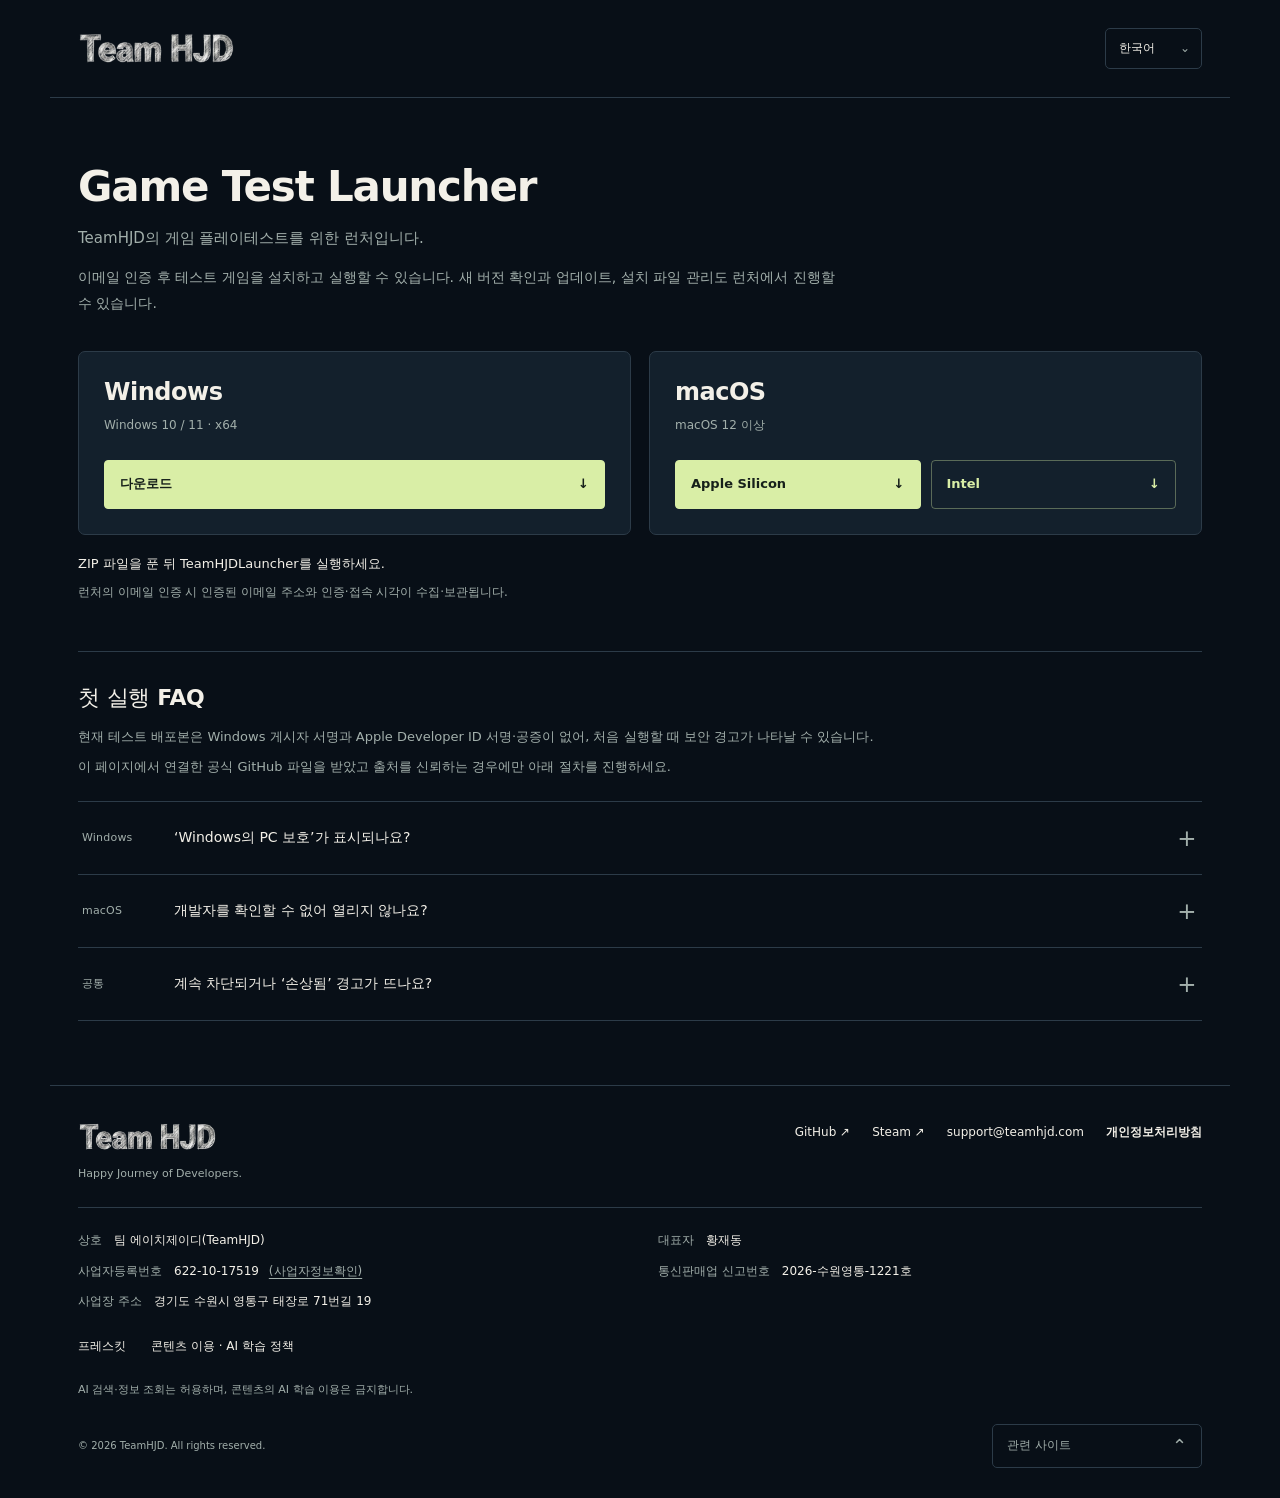
==== website/index.html @ a9d9d043 "Add first-launch security warning FAQ for Windows and macOS" ====
<!doctype html>
<html lang="ko">
<head>
  <meta charset="utf-8">
  <meta name="viewport" content="width=device-width,initial-scale=1">
  <meta name="robots" content="noindex,nofollow">
  <meta name="referrer" content="no-referrer">
  <meta http-equiv="Content-Security-Policy" content="default-src 'self'; script-src 'self'; style-src 'self'; img-src 'self'; connect-src https://api.github.com; base-uri 'none'; form-action 'none'">
  <title>Game Test Launcher — TeamHJD</title>
  <meta name="description" content="TeamHJD의 게임 플레이테스트를 위한 런처입니다.">
  <meta name="theme-color" content="#080f17">
  <link rel="icon" href="assets/teamhjd-logo.png" type="image/png">
  <link rel="canonical" href="https://testlauncher.teamhjd.com/">
  <link rel="stylesheet" href="styles.css">
  <script src="app.js" defer></script>
</head>
<body>
  <a class="skip-link" href="#downloads" data-i18n="skip">다운로드로 바로 가기</a>
  <header class="shell header">
    <a class="wordmark" href="https://teamhjd.com/" aria-label="TeamHJD"><img src="assets/teamhjd-wordmark.png" alt="TeamHJD" width="486" height="98"></a>
    <label class="language"><span class="sr-only" data-i18n="language">언어</span><select id="language"><option value="ko">한국어</option><option value="en">English</option><option value="zh-CN">简体中文</option></select><span aria-hidden="true">⌄</span></label>
  </header>
  <main class="shell">
    <h1 id="page-title">Game Test Launcher</h1>
    <p class="description" data-i18n="intro">TeamHJD의 게임 플레이테스트를 위한 런처입니다.</p>
    <p class="details" data-i18n="details">이메일 인증 후 테스트 게임을 설치하고 실행할 수 있습니다. 새 버전 확인과 업데이트, 설치 파일 관리도 런처에서 진행할 수 있습니다.</p>
    <p class="release-info" id="release-info" aria-live="polite" hidden><span id="release-version"></span><time id="release-date"></time></p>
    <section class="download-grid" id="downloads" aria-labelledby="page-title">
      <article class="download-card">
        <h2>Windows</h2>
        <p class="platform-requirement" data-i18n="windowsRequirement">Windows 10 / 11 · x64</p>
        <a class="download-button" data-download="windows" href="https://github.com/Team-HJD-21/team-hjd-game-test-launcher/releases/latest/download/TeamHJD-GameTestLauncher-Windows-x64.zip"><span data-i18n="download">다운로드</span><span aria-hidden="true">↓</span></a>
      </article>
      <article class="download-card">
        <h2>macOS</h2>
        <p class="platform-requirement" data-i18n="macRequirement">macOS 12 이상</p>
        <div class="mac-buttons">
          <a class="download-button" data-download="arm64" href="https://github.com/Team-HJD-21/team-hjd-game-test-launcher/releases/latest/download/TeamHJD-GameTestLauncher-macOS-arm64.zip"><span>Apple Silicon</span><span aria-hidden="true">↓</span></a>
          <a class="download-button secondary" data-download="x64" href="https://github.com/Team-HJD-21/team-hjd-game-test-launcher/releases/latest/download/TeamHJD-GameTestLauncher-macOS-x64.zip"><span>Intel</span><span aria-hidden="true">↓</span></a>
        </div>
      </article>
    </section>
    <p class="run-hint" data-i18n="runHint">ZIP 파일을 푼 뒤 TeamHJDLauncher를 실행하세요.</p>
    <p class="collection-notice" data-i18n="collectionNotice">런처의 이메일 인증 시 인증된 이메일 주소와 인증·접속 시각이 수집·보관됩니다.</p>
    <section class="faq" aria-labelledby="faq-title">
      <h2 id="faq-title" data-i18n="faqTitle">첫 실행 FAQ</h2>
      <p class="faq-intro" data-i18n="faqIntro">현재 테스트 배포본은 Windows 게시자 서명과 Apple Developer ID 서명·공증이 없어, 처음 실행할 때 보안 경고가 나타날 수 있습니다.</p>
      <p class="faq-trust" data-i18n="faqTrust">이 페이지에서 연결한 공식 GitHub 파일을 받았고 출처를 신뢰하는 경우에만 아래 절차를 진행하세요.</p>
      <div class="faq-list">
        <details class="faq-item" id="faq-windows">
          <summary><span class="faq-platform">Windows</span><span class="faq-question" data-i18n="faqWindowsQuestion">‘Windows의 PC 보호’가 표시되나요?</span><span class="faq-toggle" aria-hidden="true">+</span></summary>
          <div class="faq-answer">
            <ol>
              <li><span data-i18n="faqWindowsStep1">ZIP 전체를 일반 폴더에 푼 뒤, 그 안의 TeamHJDLauncher.exe를 실행하세요.</span></li>
              <li><span data-i18n="faqWindowsStep2">SmartScreen 경고 창에서 ‘추가 정보’를 누르세요.</span></li>
              <li><span data-i18n="faqWindowsStep3">앱 이름이 TeamHJDLauncher.exe인지 확인하고, 실행하려면 ‘실행’을 선택하세요.</span></li>
            </ol>
            <p class="faq-note" data-i18n="faqWindowsNote">게시자가 ‘알 수 없는 게시자’로 표시될 수 있습니다. ‘실행’ 버튼이 없거나 Smart App Control·조직 정책으로 차단되면 아래 공통 안내를 확인하세요.</p>
            <a class="faq-source" href="https://learn.microsoft.com/windows/apps/package-and-deploy/publish-first-app#step-6-handle-smartscreen-for-new-apps" target="_blank" rel="noopener noreferrer" data-i18n="faqMicrosoft">Microsoft 안내 ↗</a>
          </div>
        </details>
        <details class="faq-item" id="faq-macos">
          <summary><span class="faq-platform">macOS</span><span class="faq-question" data-i18n="faqMacQuestion">개발자를 확인할 수 없어 열리지 않나요?</span><span class="faq-toggle" aria-hidden="true">+</span></summary>
          <div class="faq-answer">
            <ol>
              <li><span data-i18n="faqMacStep1">ZIP을 풀고 TeamHJDLauncher.app을 응용 프로그램 폴더로 옮긴 뒤 한 번 실행하세요. 개발자 확인·Apple 검사 관련 경고가 뜨면 닫으세요.</span></li>
              <li><span data-i18n="faqMacStep2">macOS 13 이상은 ‘시스템 설정 → 개인정보 보호 및 보안’을 여세요. macOS 12는 ‘시스템 환경설정 → 보안 및 개인 정보 보호 → 일반’에서 확인하세요.</span></li>
              <li><span data-i18n="faqMacStep3">TeamHJDLauncher의 차단 안내 옆 ‘그래도 열기’를 누르고, 확인 창에서 ‘열기’를 선택하세요. Mac에서 인증을 요청하면 해당 시스템 창에서 승인하세요.</span></li>
            </ol>
            <p class="faq-note" data-i18n="faqMacNote">‘그래도 열기’가 보이지 않으면 앱을 다시 한 번 실행한 직후 설정을 확인하세요. OS 버전에 따라 문구와 버튼 위치가 다를 수 있습니다.</p>
            <a class="faq-source" href="https://support.apple.com/ko-kr/102445" target="_blank" rel="noopener noreferrer" data-i18n="faqApple">Apple 안내 ↗</a>
          </div>
        </details>
        <details class="faq-item" id="faq-blocked">
          <summary><span class="faq-platform" data-i18n="faqCommon">공통</span><span class="faq-question" data-i18n="faqBlockedQuestion">계속 차단되거나 ‘손상됨’ 경고가 뜨나요?</span><span class="faq-toggle" aria-hidden="true">+</span></summary>
          <div class="faq-answer">
            <p data-i18n="faqBlockedDamage">‘악성코드’, ‘컴퓨터를 손상시킴’, ‘앱이 손상됨’ 경고는 단순한 개발자 확인 경고와 다릅니다. 실행을 중단하고 이 페이지에서 새로 받은 파일로도 같은 경고가 뜨는지 확인한 뒤 문의해 주세요.</p>
            <p data-i18n="faqBlockedPolicy">실행 버튼이 없거나 회사·학교 PC의 정책으로 차단되면 담당 관리자에게 문의하세요. 백신·SmartScreen·Gatekeeper 전체를 끄는 방식은 사용하지 마세요.</p>
            <a class="faq-source" href="https://teamhjd.com/privacy/index.html#email" data-i18n="faqContact">경고 화면과 OS 버전을 첨부해 문의하기 ↗</a>
          </div>
        </details>
      </div>
    </section>
  </main>
  <footer class="shell footer">
    <div class="footer-brand"><a class="wordmark" href="https://teamhjd.com/#home"><img src="assets/teamhjd-wordmark.png" width="486" height="98" alt="TeamHJD"></a><p class="footer-tagline">Happy Journey of Developers.</p></div>
    <nav class="footer-links" aria-label="하단 메뉴"><a href="https://github.com/Team-HJD-21">GitHub ↗</a><a href="https://store.steampowered.com/app/4336820/The_Developer/">Steam ↗</a><a href="https://teamhjd.com/privacy/index.html#email">support@teamhjd.com</a><a class="footer-privacy" data-i18n="privacy" href="https://teamhjd.com/privacy/index.html">개인정보처리방침</a></nav>
    <dl class="footer-business">
      <div><dt class="footer-name-label" data-i18n="businessName">상호</dt><dd lang="ko">팀 에이치제이디(TeamHJD)</dd></div>
      <div><dt class="footer-owner-label" data-i18n="businessOwner">대표자</dt><dd class="footer-owner-value" data-i18n="ownerValue">황재동</dd></div>
      <div><dt class="footer-registration-label" data-i18n="businessRegistration">사업자등록번호</dt><dd>622-10-17519 <a class="business-info-link" data-i18n="businessVerify" href="https://www.ftc.go.kr/bizCommPop.do?wrkr_no=6221017519" target="_blank" rel="noopener noreferrer">(사업자정보확인)</a></dd></div>
      <div><dt class="footer-commerce-label" data-i18n="businessCommerce">통신판매업 신고번호</dt><dd>2026-수원영통-1221호</dd></div>
      <div><dt class="footer-address-label" data-i18n="businessAddress">사업장 주소</dt><dd lang="ko">경기도 수원시 영통구 태장로 71번길 19</dd></div>
    </dl>
    <div class="footer-policy"><a class="footer-press" data-i18n="press" href="https://teamhjd.com/press/index.html">프레스킷</a><a class="footer-content-policy" data-i18n="contentPolicy" href="https://teamhjd.com/content-policy/index.html">콘텐츠 이용 · AI 학습 정책</a><p class="ai-policy-short" data-i18n="aiPolicy">AI 검색·정보 조회는 허용하며, 콘텐츠의 AI 학습 이용은 금지합니다.</p></div>
    <small class="footer-copyright">© 2026 TeamHJD. All rights reserved.</small>
    <details class="related-sites" id="related-sites">
      <summary><span class="related-sites-label" data-i18n="related">관련 사이트</span><span class="related-sites-chevron" aria-hidden="true">⌃</span></summary>
      <ul><li><a class="github-notify-link" href="https://github-hook.teamhjd.com/connect" target="_blank" rel="noopener noreferrer">GitHub Notify <span aria-hidden="true">↗</span></a></li><li><a class="team-docs-link" href="https://docs.teamhjd.com/" target="_blank" rel="noopener noreferrer"><span data-i18n="teamDocs">팀 개발 문서</span> <span aria-hidden="true">↗</span></a></li><li><a class="testlauncher-link" href="https://testlauncher.teamhjd.com/" target="_blank" rel="noopener noreferrer">Game Test Launcher <span aria-hidden="true">↗</span></a></li></ul>
    </details>
  </footer>
</body>
</html>
---- website/styles.css ----
@charset "UTF-8";
:root{color-scheme:dark;--bg:#080f17;--surface:#13202c;--ink:#f3f0e8;--muted:#a2afab;--line:#2c3b48;--accent:#d9eea6;--max:1180px}
*{box-sizing:border-box}
[hidden]{display:none!important}
body{margin:0;min-height:100vh;min-height:100svh;display:flex;flex-direction:column;background:var(--bg);color:var(--ink);font-family:Pretendard,"Noto Sans KR",system-ui,-apple-system,sans-serif;line-height:1.7;word-break:keep-all;-webkit-font-smoothing:antialiased}
a{color:inherit;text-decoration:none}
a:hover{color:var(--accent)}
a:focus-visible,select:focus-visible{outline:2px solid var(--accent);outline-offset:6px}
::selection{background:var(--accent);color:var(--bg)}
.shell{width:100%;max-width:var(--max);margin-left:auto;margin-right:auto;padding-left:28px;padding-right:28px}
.sr-only{position:absolute;width:1px;height:1px;overflow:hidden;clip-path:inset(50%);white-space:nowrap}
.skip-link{position:absolute;top:12px;left:20px;padding:10px 16px;background:var(--accent);color:var(--bg);transform:translateY(-200%);z-index:10}
.skip-link:focus{transform:none}
.header{min-height:98px;padding-top:20px;padding-bottom:20px;display:flex;align-items:center;justify-content:space-between;gap:24px;border-bottom:1px solid var(--line)}
.wordmark{display:inline-flex;align-items:center;flex-shrink:0}
.wordmark img{width:158px;height:auto;display:block}
.language{position:relative;display:flex;align-items:center;font-size:12px}
.language select{appearance:none;font:inherit;border:1px solid var(--line);border-radius:5px;background:var(--bg);color:var(--ink);padding:9px 34px 9px 13px;cursor:pointer}
.language>span:last-child{position:absolute;right:12px;pointer-events:none;color:var(--muted)}
main.shell{flex:1;padding-top:64px;padding-bottom:64px}
h1{font-size:clamp(30px,4.3vw,42px);line-height:1.2;letter-spacing:-1.2px;font-weight:550;margin:0}
.description{font-size:15px;color:var(--muted);margin:14px 0 0}
.details{max-width:760px;font-size:14px;line-height:1.9;color:var(--muted);margin:12px 0 0}
.release-info{display:flex;align-items:center;gap:12px;color:var(--muted);font-size:12px;margin:18px 0 0}
#release-version{color:var(--accent)}
#release-date:before{content:"·";margin-right:12px}
.download-grid{display:grid;grid-template-columns:1fr 1fr;gap:18px;margin-top:34px}
.download-card{min-width:0;display:flex;flex-direction:column;border:1px solid var(--line);border-radius:7px;background:var(--surface);padding:25px}
h2{font-size:24px;line-height:1.3;font-weight:550;letter-spacing:-.5px;margin:0}
.platform-requirement{font-size:12px;color:var(--muted);margin:7px 0 24px}
.download-button{display:flex;align-items:center;justify-content:space-between;gap:10px;min-height:49px;padding:12px 15px;border:1px solid var(--accent);border-radius:4px;background:var(--accent);color:#16201a;font-size:13px;font-weight:600;transition:background .15s,border-color .15s}
.download-button:hover{background:#e7f5c3;border-color:#e7f5c3}
.download-card>.download-button,.mac-buttons{margin-top:auto}
.mac-buttons{display:grid;grid-template-columns:1fr 1fr;gap:10px}
.secondary{background:transparent;color:var(--accent);border-color:#d9eea65c}
.secondary:hover{background:#d9eea60c;border-color:var(--accent)}
.run-hint{font-size:13px;margin:18px 0 0}
.collection-notice{font-size:12px;line-height:1.8;color:var(--muted);margin:7px 0 0}
.faq{margin-top:48px;padding-top:32px;border-top:1px solid var(--line)}
.faq h2{font-size:22px;letter-spacing:-.4px}
.faq-intro,.faq-trust{max-width:850px;font-size:13px;line-height:1.9;color:var(--muted);margin:12px 0 0}
.faq-trust{margin-top:5px}
.faq-list{margin-top:22px;border-top:1px solid var(--line)}
.faq-item{border-bottom:1px solid var(--line)}
.faq-item summary{display:flex;align-items:center;gap:16px;min-height:72px;padding:18px 4px;cursor:pointer;list-style:none}
.faq-item summary::-webkit-details-marker{display:none}
.faq-platform{flex:0 0 76px;font-size:11px;letter-spacing:.2px;color:var(--muted)}
.faq-question{flex:1;min-width:0;font-size:14px;line-height:1.7}
.faq-toggle{flex:0 0 22px;text-align:center;font-size:23px;font-weight:300;color:var(--muted);line-height:1}
.faq-item[open] .faq-toggle{transform:rotate(45deg);color:var(--accent)}
.faq-item summary:hover .faq-question,.faq-item[open] .faq-question{color:var(--accent)}
.faq-item summary:focus-visible{outline:2px solid var(--accent);outline-offset:3px}
.faq-answer{padding:0 38px 24px 96px;font-size:13px;line-height:1.9}
.faq-answer ol{margin:0;padding-left:22px}
.faq-answer li{padding-left:4px;margin-bottom:10px}
.faq-answer li::marker{color:var(--accent);font-weight:600}
.faq-answer p{margin:0 0 12px}
.faq-answer .faq-note{color:var(--muted);font-size:12px;margin-top:15px}
.faq-source{display:inline-block;color:var(--accent);font-size:12px;text-decoration:underline;text-underline-offset:4px}
.faq-answer .faq-source{margin-top:4px}
.footer{border-top:1px solid var(--line);display:grid;grid-template-columns:minmax(0,1fr) auto;align-items:start;gap:24px 36px;padding-top:36px;padding-bottom:30px}
.footer .footer-brand{display:block;margin:0}
.footer .wordmark img{width:140px}
.footer .footer-tagline{display:block;margin:5px 0 0;font-size:11px;color:var(--muted)}
.footer .footer-links{display:flex;align-items:center;flex-wrap:wrap;justify-content:flex-end;gap:12px 22px;margin:0;font-size:12px;font-weight:400;max-width:100%;overflow-wrap:anywhere}
.footer-business{grid-column:1/-1;display:grid;grid-template-columns:repeat(2,minmax(0,1fr));gap:10px 36px;margin:0;padding-top:22px;border-top:1px solid var(--line);font-size:12px;line-height:1.7}
.footer-business>div{display:flex;flex-wrap:wrap;gap:4px 12px;min-width:0}
.footer-business dt{color:var(--muted)}
.footer-business dd{margin:0;overflow-wrap:anywhere;word-break:normal}
.business-info-link{margin-left:6px;color:var(--muted);text-decoration:underline;text-underline-offset:3px;white-space:nowrap}
.business-info-link:hover{color:var(--accent)}
.footer-policy{grid-column:1/-1;display:flex;flex-wrap:wrap;gap:25px;font-size:12px}
.footer .footer-policy p{display:block;flex:0 0 100%;width:100%;margin:0;font-size:11px;color:var(--muted)}
.footer .footer-copyright{grid-column:1;margin:0;width:auto;font-size:10px;color:var(--muted);align-self:center}
.related-sites{position:relative;grid-column:2;justify-self:end;width:210px;max-width:100%;z-index:10;font-size:12px;color:var(--muted)}
.related-sites summary{display:flex;align-items:center;justify-content:space-between;gap:20px;min-height:44px;padding:9px 14px;border:1px solid var(--line);border-radius:5px;cursor:pointer;list-style:none}
.related-sites summary::-webkit-details-marker{display:none}
.related-sites summary:hover,.related-sites[open] summary{color:var(--accent);border-color:var(--accent)}
.related-sites-chevron{font-size:18px;line-height:1}
.related-sites[open] .related-sites-chevron{transform:rotate(180deg)}
.related-sites ul{position:absolute;bottom:calc(100% + 8px);right:0;width:100%;margin:0;padding:6px;list-style:none;background:var(--surface);border:1px solid var(--line);border-radius:6px;box-shadow:0 8px 24px #0005}
.related-sites a{display:flex;align-items:center;justify-content:space-between;gap:10px;min-height:44px;padding:10px;color:var(--ink);border-radius:3px}
.related-sites a:hover{color:var(--accent);background:#d9eea610}
.related-sites summary:focus-visible{outline:2px solid var(--accent);outline-offset:3px}
.footer .footer-privacy{font-weight:650;color:var(--ink)}
html[lang="zh-CN"] body{word-break:normal}
@media(max-width:640px){main.shell{padding-top:43px;padding-bottom:43px}.download-grid{grid-template-columns:1fr;gap:14px;margin-top:28px}.download-card{padding:22px}}
@media(max-width:600px){.shell{padding-left:22px;padding-right:22px}.header{min-height:80px;padding-top:18px;padding-bottom:18px;gap:12px}.wordmark img{width:132px}.footer{grid-template-columns:minmax(0,1fr);gap:20px}.footer .footer-links{justify-content:flex-start;gap:12px 20px}.footer-business{grid-template-columns:minmax(0,1fr);gap:10px}.footer-policy,.related-sites,.footer .footer-copyright{grid-column:1}.related-sites{justify-self:start}}
@media(max-width:380px){.mac-buttons{grid-template-columns:1fr}}
@media(max-width:600px){.faq{margin-top:36px;padding-top:26px}.faq-item summary{gap:10px;flex-wrap:wrap;padding:16px 0}.faq-platform{flex:0 0 calc(100% - 32px)}.faq-question{flex-basis:calc(100% - 32px);order:2}.faq-toggle{margin-left:auto;order:3}.faq-answer{padding:0 0 22px}.faq-answer ol{padding-left:20px}}
@media(prefers-reduced-motion:reduce){.download-button{transition:none}}
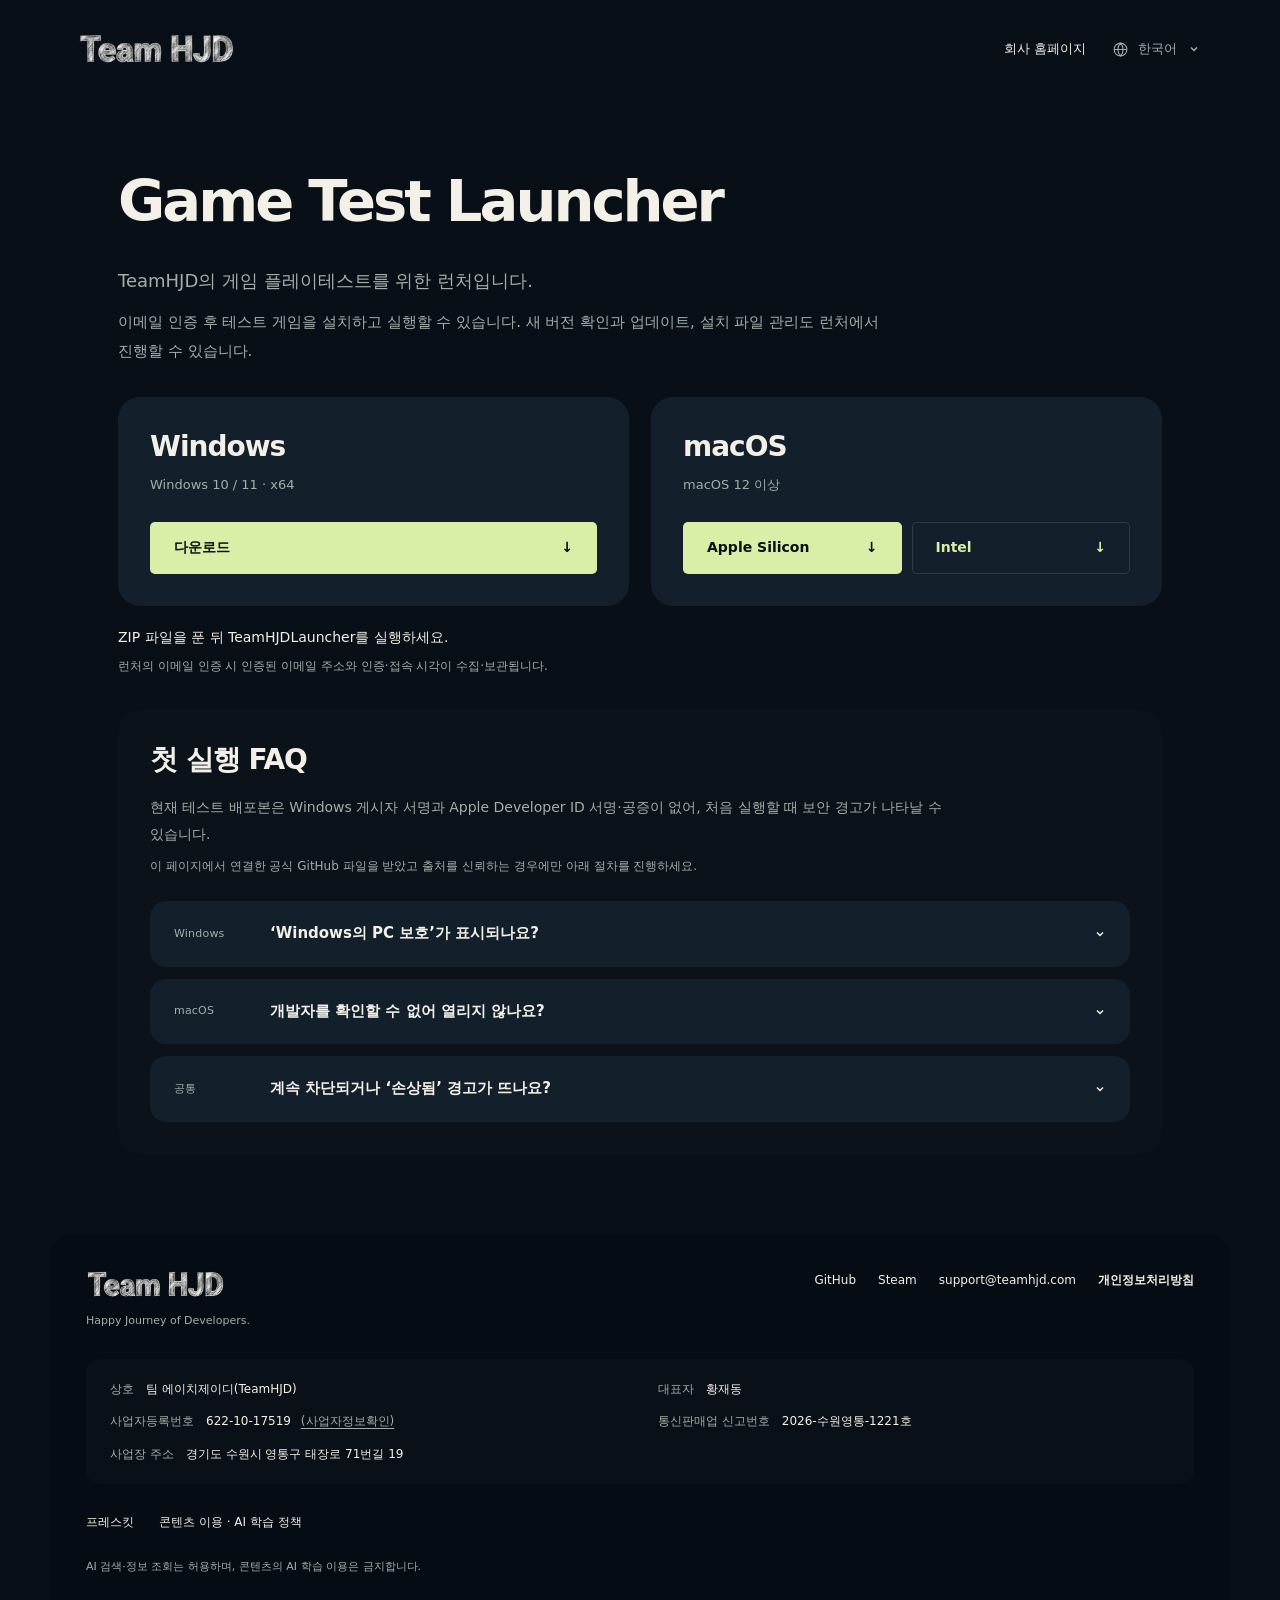
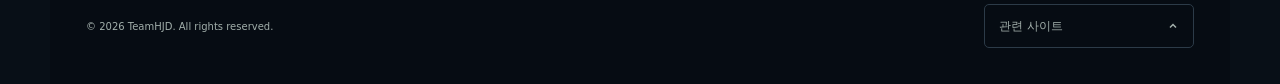
==== commit aed7e87d: "Align launcher website with current TeamHJD shared design" ====
--- a/website/index.html
+++ b/website/index.html
@@ -11,14 +11,18 @@
   <meta name="theme-color" content="#080f17">
   <link rel="icon" href="assets/teamhjd-logo.png" type="image/png">
   <link rel="canonical" href="https://testlauncher.teamhjd.com/">
-  <link rel="stylesheet" href="styles.css">
-  <script src="app.js" defer></script>
+  <link rel="stylesheet" href="styles.css?v=6d9434266784">
+  <script src="app.js?v=b7aecb18005c" defer></script>
 </head>
 <body>
   <a class="skip-link" href="#downloads" data-i18n="skip">다운로드로 바로 가기</a>
   <header class="shell header">
     <a class="wordmark" href="https://teamhjd.com/" aria-label="TeamHJD"><img src="assets/teamhjd-wordmark.png" alt="TeamHJD" width="486" height="98"></a>
-    <label class="language"><span class="sr-only" data-i18n="language">언어</span><select id="language"><option value="ko">한국어</option><option value="en">English</option><option value="zh-CN">简体中文</option></select><span aria-hidden="true">⌄</span></label>
+    <a class="public-home" href="https://teamhjd.com/" data-i18n="headerHome">회사 홈페이지</a>
+    <details id="language-switcher" class="language-switcher">
+      <summary aria-label="Language / 언어 / 语言"><svg class="language-globe" viewBox="0 0 24 24" fill="none" stroke="currentColor" stroke-width="1.5" aria-hidden="true"><circle cx="12" cy="12" r="9"/><path d="M3 12h18M12 3c5 5 5 13 0 18-5-5-5-13 0-18Z"/></svg><span id="current-language">한국어</span><svg class="language-chevron" viewBox="0 0 12 12" fill="none" stroke="currentColor" stroke-width="1.5" aria-hidden="true"><path d="m3 4.5 3 3 3-3"/></svg></summary>
+      <ul class="language-list" aria-label="Language / 언어 / 语言"><li><button type="button" data-language="ko" lang="ko" aria-pressed="true"><span>한국어</span><small>KO</small></button></li><li><button type="button" data-language="en" lang="en" aria-pressed="false"><span>English</span><small>EN</small></button></li><li><button type="button" data-language="zh-CN" lang="zh-CN" aria-pressed="false"><span>简体中文</span><small>ZH</small></button></li></ul>
+    </details>
   </header>
   <main class="shell">
     <h1 id="page-title">Game Test Launcher</h1>
@@ -48,7 +52,7 @@
       <p class="faq-trust" data-i18n="faqTrust">이 페이지에서 연결한 공식 GitHub 파일을 받았고 출처를 신뢰하는 경우에만 아래 절차를 진행하세요.</p>
       <div class="faq-list">
         <details class="faq-item" id="faq-windows">
-          <summary><span class="faq-platform">Windows</span><span class="faq-question" data-i18n="faqWindowsQuestion">‘Windows의 PC 보호’가 표시되나요?</span><span class="faq-toggle" aria-hidden="true">+</span></summary>
+          <summary><span class="faq-platform">Windows</span><span class="faq-question" data-i18n="faqWindowsQuestion">‘Windows의 PC 보호’가 표시되나요?</span><svg class="disclosure-chevron" viewBox="0 0 12 12" fill="none" stroke="currentColor" stroke-width="1.5" aria-hidden="true"><path d="m3 4.5 3 3 3-3"/></svg></summary>
           <div class="faq-answer">
             <ol>
               <li><span data-i18n="faqWindowsStep1">ZIP 전체를 일반 폴더에 푼 뒤, 그 안의 TeamHJDLauncher.exe를 실행하세요.</span></li>
@@ -60,7 +64,7 @@
           </div>
         </details>
         <details class="faq-item" id="faq-macos">
-          <summary><span class="faq-platform">macOS</span><span class="faq-question" data-i18n="faqMacQuestion">개발자를 확인할 수 없어 열리지 않나요?</span><span class="faq-toggle" aria-hidden="true">+</span></summary>
+          <summary><span class="faq-platform">macOS</span><span class="faq-question" data-i18n="faqMacQuestion">개발자를 확인할 수 없어 열리지 않나요?</span><svg class="disclosure-chevron" viewBox="0 0 12 12" fill="none" stroke="currentColor" stroke-width="1.5" aria-hidden="true"><path d="m3 4.5 3 3 3-3"/></svg></summary>
           <div class="faq-answer">
             <ol>
               <li><span data-i18n="faqMacStep1">ZIP을 풀고 TeamHJDLauncher.app을 응용 프로그램 폴더로 옮긴 뒤 한 번 실행하세요. 개발자 확인·Apple 검사 관련 경고가 뜨면 닫으세요.</span></li>
@@ -72,7 +76,7 @@
           </div>
         </details>
         <details class="faq-item" id="faq-blocked">
-          <summary><span class="faq-platform" data-i18n="faqCommon">공통</span><span class="faq-question" data-i18n="faqBlockedQuestion">계속 차단되거나 ‘손상됨’ 경고가 뜨나요?</span><span class="faq-toggle" aria-hidden="true">+</span></summary>
+          <summary><span class="faq-platform" data-i18n="faqCommon">공통</span><span class="faq-question" data-i18n="faqBlockedQuestion">계속 차단되거나 ‘손상됨’ 경고가 뜨나요?</span><svg class="disclosure-chevron" viewBox="0 0 12 12" fill="none" stroke="currentColor" stroke-width="1.5" aria-hidden="true"><path d="m3 4.5 3 3 3-3"/></svg></summary>
           <div class="faq-answer">
             <p data-i18n="faqBlockedDamage">‘악성코드’, ‘컴퓨터를 손상시킴’, ‘앱이 손상됨’ 경고는 단순한 개발자 확인 경고와 다릅니다. 실행을 중단하고 이 페이지에서 새로 받은 파일로도 같은 경고가 뜨는지 확인한 뒤 문의해 주세요.</p>
             <p data-i18n="faqBlockedPolicy">실행 버튼이 없거나 회사·학교 PC의 정책으로 차단되면 담당 관리자에게 문의하세요. 백신·SmartScreen·Gatekeeper 전체를 끄는 방식은 사용하지 마세요.</p>
@@ -84,19 +88,19 @@
   </main>
   <footer class="shell footer">
     <div class="footer-brand"><a class="wordmark" href="https://teamhjd.com/#home"><img src="assets/teamhjd-wordmark.png" width="486" height="98" alt="TeamHJD"></a><p class="footer-tagline">Happy Journey of Developers.</p></div>
-    <nav class="footer-links" aria-label="하단 메뉴"><a href="https://github.com/Team-HJD-21">GitHub ↗</a><a href="https://store.steampowered.com/app/4336820/The_Developer/">Steam ↗</a><a href="https://teamhjd.com/privacy/index.html#email">support@teamhjd.com</a><a class="footer-privacy" data-i18n="privacy" href="https://teamhjd.com/privacy/index.html">개인정보처리방침</a></nav>
+    <nav class="footer-links" aria-label="하단 메뉴"><a href="https://github.com/Team-HJD-21">GitHub</a><a href="https://store.steampowered.com/app/4336820/The_Developer/">Steam</a><a href="https://teamhjd.com/privacy/index.html#email">support@teamhjd.com</a><a class="footer-privacy" href="https://teamhjd.com/privacy/index.html" data-i18n="privacy">개인정보처리방침</a></nav>
     <dl class="footer-business">
       <div><dt class="footer-name-label" data-i18n="businessName">상호</dt><dd lang="ko">팀 에이치제이디(TeamHJD)</dd></div>
       <div><dt class="footer-owner-label" data-i18n="businessOwner">대표자</dt><dd class="footer-owner-value" data-i18n="ownerValue">황재동</dd></div>
-      <div><dt class="footer-registration-label" data-i18n="businessRegistration">사업자등록번호</dt><dd>622-10-17519 <a class="business-info-link" data-i18n="businessVerify" href="https://www.ftc.go.kr/bizCommPop.do?wrkr_no=6221017519" target="_blank" rel="noopener noreferrer">(사업자정보확인)</a></dd></div>
+      <div><dt class="footer-registration-label" data-i18n="businessRegistration">사업자등록번호</dt><dd>622-10-17519 <a class="business-info-link" href="https://www.ftc.go.kr/bizCommPop.do?wrkr_no=6221017519" target="_blank" rel="noopener noreferrer" data-i18n="businessVerify">(사업자정보확인)</a></dd></div>
       <div><dt class="footer-commerce-label" data-i18n="businessCommerce">통신판매업 신고번호</dt><dd>2026-수원영통-1221호</dd></div>
       <div><dt class="footer-address-label" data-i18n="businessAddress">사업장 주소</dt><dd lang="ko">경기도 수원시 영통구 태장로 71번길 19</dd></div>
     </dl>
-    <div class="footer-policy"><a class="footer-press" data-i18n="press" href="https://teamhjd.com/press/index.html">프레스킷</a><a class="footer-content-policy" data-i18n="contentPolicy" href="https://teamhjd.com/content-policy/index.html">콘텐츠 이용 · AI 학습 정책</a><p class="ai-policy-short" data-i18n="aiPolicy">AI 검색·정보 조회는 허용하며, 콘텐츠의 AI 학습 이용은 금지합니다.</p></div>
+    <div class="footer-policy"><a class="footer-press" href="https://teamhjd.com/press/index.html" data-i18n="press">프레스킷</a><a class="footer-content-policy" href="https://teamhjd.com/content-policy/index.html" data-i18n="contentPolicy">콘텐츠 이용 · AI 학습 정책</a><p class="ai-policy-short" data-i18n="aiPolicy">AI 검색·정보 조회는 허용하며, 콘텐츠의 AI 학습 이용은 금지합니다.</p></div>
     <small class="footer-copyright">© 2026 TeamHJD. All rights reserved.</small>
     <details class="related-sites" id="related-sites">
-      <summary><span class="related-sites-label" data-i18n="related">관련 사이트</span><span class="related-sites-chevron" aria-hidden="true">⌃</span></summary>
-      <ul><li><a class="github-notify-link" href="https://github-hook.teamhjd.com/connect" target="_blank" rel="noopener noreferrer">GitHub Notify <span aria-hidden="true">↗</span></a></li><li><a class="team-docs-link" href="https://docs.teamhjd.com/" target="_blank" rel="noopener noreferrer"><span data-i18n="teamDocs">팀 개발 문서</span> <span aria-hidden="true">↗</span></a></li><li><a class="testlauncher-link" href="https://testlauncher.teamhjd.com/" target="_blank" rel="noopener noreferrer">Game Test Launcher <span aria-hidden="true">↗</span></a></li></ul>
+      <summary><span class="related-sites-label" data-i18n="related">관련 사이트</span><svg class="related-sites-chevron" viewBox="0 0 12 12" fill="none" stroke="currentColor" stroke-width="1.5" aria-hidden="true"><path d="m3 4.5 3 3 3-3"/></svg></summary>
+      <ul><li><a class="team-docs-link" href="https://docs.teamhjd.com/" target="_blank" rel="noopener noreferrer" data-i18n="teamDocs">팀 개발 문서</a></li><li><a class="testlauncher-link" href="https://testlauncher.teamhjd.com/" target="_blank" rel="noopener noreferrer">Game Test Launcher</a></li><li><a class="threadle-link" href="https://threadle.teamhjd.com/" target="_blank" rel="noopener noreferrer">Threadle</a></li><li><a class="pixelpin-link" href="https://pixelpin.teamhjd.com/" target="_blank" rel="noopener noreferrer">PixelPin</a></li><li><a class="gambungi-notes-link" href="https://tech.teamhjd.com/" target="_blank" rel="noopener noreferrer">겜붕이의 노트</a></li></ul>
     </details>
   </footer>
 </body>
--- a/website/styles.css
+++ b/website/styles.css
@@ -1,91 +1,32 @@
 @charset "UTF-8";
+/* Shared format: team-hjd-site 434e60024be1c53d3a508628553b867e7ff13a4e. */
 :root{color-scheme:dark;--bg:#080f17;--surface:#13202c;--ink:#f3f0e8;--muted:#a2afab;--line:#2c3b48;--accent:#d9eea6;--max:1180px}
-*{box-sizing:border-box}
-[hidden]{display:none!important}
-body{margin:0;min-height:100vh;min-height:100svh;display:flex;flex-direction:column;background:var(--bg);color:var(--ink);font-family:Pretendard,"Noto Sans KR",system-ui,-apple-system,sans-serif;line-height:1.7;word-break:keep-all;-webkit-font-smoothing:antialiased}
-a{color:inherit;text-decoration:none}
-a:hover{color:var(--accent)}
-a:focus-visible,select:focus-visible{outline:2px solid var(--accent);outline-offset:6px}
-::selection{background:var(--accent);color:var(--bg)}
+*{box-sizing:border-box}[hidden]{display:none!important}
+body{margin:0;min-height:100vh;min-height:100svh;display:flex;flex-direction:column;background:var(--bg);color:var(--ink);font-family:Pretendard,"Noto Sans KR",system-ui,-apple-system,sans-serif;line-height:1.7;word-break:keep-all}
+a{color:inherit;text-decoration:none}a:hover{color:var(--accent)}a:focus-visible,button:focus-visible{outline:2px solid var(--accent);outline-offset:6px}::selection{background:var(--accent);color:var(--bg)}
 .shell{width:100%;max-width:var(--max);margin-left:auto;margin-right:auto;padding-left:28px;padding-right:28px}
-.sr-only{position:absolute;width:1px;height:1px;overflow:hidden;clip-path:inset(50%);white-space:nowrap}
-.skip-link{position:absolute;top:12px;left:20px;padding:10px 16px;background:var(--accent);color:var(--bg);transform:translateY(-200%);z-index:10}
-.skip-link:focus{transform:none}
-.header{min-height:98px;padding-top:20px;padding-bottom:20px;display:flex;align-items:center;justify-content:space-between;gap:24px;border-bottom:1px solid var(--line)}
-.wordmark{display:inline-flex;align-items:center;flex-shrink:0}
-.wordmark img{width:158px;height:auto;display:block}
-.language{position:relative;display:flex;align-items:center;font-size:12px}
-.language select{appearance:none;font:inherit;border:1px solid var(--line);border-radius:5px;background:var(--bg);color:var(--ink);padding:9px 34px 9px 13px;cursor:pointer}
-.language>span:last-child{position:absolute;right:12px;pointer-events:none;color:var(--muted)}
-main.shell{flex:1;padding-top:64px;padding-bottom:64px}
-h1{font-size:clamp(30px,4.3vw,42px);line-height:1.2;letter-spacing:-1.2px;font-weight:550;margin:0}
-.description{font-size:15px;color:var(--muted);margin:14px 0 0}
-.details{max-width:760px;font-size:14px;line-height:1.9;color:var(--muted);margin:12px 0 0}
-.release-info{display:flex;align-items:center;gap:12px;color:var(--muted);font-size:12px;margin:18px 0 0}
-#release-version{color:var(--accent)}
-#release-date:before{content:"·";margin-right:12px}
-.download-grid{display:grid;grid-template-columns:1fr 1fr;gap:18px;margin-top:34px}
-.download-card{min-width:0;display:flex;flex-direction:column;border:1px solid var(--line);border-radius:7px;background:var(--surface);padding:25px}
-h2{font-size:24px;line-height:1.3;font-weight:550;letter-spacing:-.5px;margin:0}
-.platform-requirement{font-size:12px;color:var(--muted);margin:7px 0 24px}
-.download-button{display:flex;align-items:center;justify-content:space-between;gap:10px;min-height:49px;padding:12px 15px;border:1px solid var(--accent);border-radius:4px;background:var(--accent);color:#16201a;font-size:13px;font-weight:600;transition:background .15s,border-color .15s}
-.download-button:hover{background:#e7f5c3;border-color:#e7f5c3}
-.download-card>.download-button,.mac-buttons{margin-top:auto}
-.mac-buttons{display:grid;grid-template-columns:1fr 1fr;gap:10px}
-.secondary{background:transparent;color:var(--accent);border-color:#d9eea65c}
-.secondary:hover{background:#d9eea60c;border-color:var(--accent)}
-.run-hint{font-size:13px;margin:18px 0 0}
-.collection-notice{font-size:12px;line-height:1.8;color:var(--muted);margin:7px 0 0}
-.faq{margin-top:48px;padding-top:32px;border-top:1px solid var(--line)}
-.faq h2{font-size:22px;letter-spacing:-.4px}
-.faq-intro,.faq-trust{max-width:850px;font-size:13px;line-height:1.9;color:var(--muted);margin:12px 0 0}
-.faq-trust{margin-top:5px}
-.faq-list{margin-top:22px;border-top:1px solid var(--line)}
-.faq-item{border-bottom:1px solid var(--line)}
-.faq-item summary{display:flex;align-items:center;gap:16px;min-height:72px;padding:18px 4px;cursor:pointer;list-style:none}
-.faq-item summary::-webkit-details-marker{display:none}
-.faq-platform{flex:0 0 76px;font-size:11px;letter-spacing:.2px;color:var(--muted)}
-.faq-question{flex:1;min-width:0;font-size:14px;line-height:1.7}
-.faq-toggle{flex:0 0 22px;text-align:center;font-size:23px;font-weight:300;color:var(--muted);line-height:1}
-.faq-item[open] .faq-toggle{transform:rotate(45deg);color:var(--accent)}
-.faq-item summary:hover .faq-question,.faq-item[open] .faq-question{color:var(--accent)}
-.faq-item summary:focus-visible{outline:2px solid var(--accent);outline-offset:3px}
-.faq-answer{padding:0 38px 24px 96px;font-size:13px;line-height:1.9}
-.faq-answer ol{margin:0;padding-left:22px}
-.faq-answer li{padding-left:4px;margin-bottom:10px}
-.faq-answer li::marker{color:var(--accent);font-weight:600}
-.faq-answer p{margin:0 0 12px}
-.faq-answer .faq-note{color:var(--muted);font-size:12px;margin-top:15px}
-.faq-source{display:inline-block;color:var(--accent);font-size:12px;text-decoration:underline;text-underline-offset:4px}
-.faq-answer .faq-source{margin-top:4px}
-.footer{border-top:1px solid var(--line);display:grid;grid-template-columns:minmax(0,1fr) auto;align-items:start;gap:24px 36px;padding-top:36px;padding-bottom:30px}
-.footer .footer-brand{display:block;margin:0}
-.footer .wordmark img{width:140px}
-.footer .footer-tagline{display:block;margin:5px 0 0;font-size:11px;color:var(--muted)}
-.footer .footer-links{display:flex;align-items:center;flex-wrap:wrap;justify-content:flex-end;gap:12px 22px;margin:0;font-size:12px;font-weight:400;max-width:100%;overflow-wrap:anywhere}
-.footer-business{grid-column:1/-1;display:grid;grid-template-columns:repeat(2,minmax(0,1fr));gap:10px 36px;margin:0;padding-top:22px;border-top:1px solid var(--line);font-size:12px;line-height:1.7}
-.footer-business>div{display:flex;flex-wrap:wrap;gap:4px 12px;min-width:0}
-.footer-business dt{color:var(--muted)}
-.footer-business dd{margin:0;overflow-wrap:anywhere;word-break:normal}
-.business-info-link{margin-left:6px;color:var(--muted);text-decoration:underline;text-underline-offset:3px;white-space:nowrap}
-.business-info-link:hover{color:var(--accent)}
-.footer-policy{grid-column:1/-1;display:flex;flex-wrap:wrap;gap:25px;font-size:12px}
-.footer .footer-policy p{display:block;flex:0 0 100%;width:100%;margin:0;font-size:11px;color:var(--muted)}
-.footer .footer-copyright{grid-column:1;margin:0;width:auto;font-size:10px;color:var(--muted);align-self:center}
-.related-sites{position:relative;grid-column:2;justify-self:end;width:210px;max-width:100%;z-index:10;font-size:12px;color:var(--muted)}
-.related-sites summary{display:flex;align-items:center;justify-content:space-between;gap:20px;min-height:44px;padding:9px 14px;border:1px solid var(--line);border-radius:5px;cursor:pointer;list-style:none}
-.related-sites summary::-webkit-details-marker{display:none}
-.related-sites summary:hover,.related-sites[open] summary{color:var(--accent);border-color:var(--accent)}
-.related-sites-chevron{font-size:18px;line-height:1}
-.related-sites[open] .related-sites-chevron{transform:rotate(180deg)}
-.related-sites ul{position:absolute;bottom:calc(100% + 8px);right:0;width:100%;margin:0;padding:6px;list-style:none;background:var(--surface);border:1px solid var(--line);border-radius:6px;box-shadow:0 8px 24px #0005}
-.related-sites a{display:flex;align-items:center;justify-content:space-between;gap:10px;min-height:44px;padding:10px;color:var(--ink);border-radius:3px}
-.related-sites a:hover{color:var(--accent);background:#d9eea610}
-.related-sites summary:focus-visible{outline:2px solid var(--accent);outline-offset:3px}
-.footer .footer-privacy{font-weight:650;color:var(--ink)}
-html[lang="zh-CN"] body{word-break:normal}
-@media(max-width:640px){main.shell{padding-top:43px;padding-bottom:43px}.download-grid{grid-template-columns:1fr;gap:14px;margin-top:28px}.download-card{padding:22px}}
-@media(max-width:600px){.shell{padding-left:22px;padding-right:22px}.header{min-height:80px;padding-top:18px;padding-bottom:18px;gap:12px}.wordmark img{width:132px}.footer{grid-template-columns:minmax(0,1fr);gap:20px}.footer .footer-links{justify-content:flex-start;gap:12px 20px}.footer-business{grid-template-columns:minmax(0,1fr);gap:10px}.footer-policy,.related-sites,.footer .footer-copyright{grid-column:1}.related-sites{justify-self:start}}
-@media(max-width:380px){.mac-buttons{grid-template-columns:1fr}}
-@media(max-width:600px){.faq{margin-top:36px;padding-top:26px}.faq-item summary{gap:10px;flex-wrap:wrap;padding:16px 0}.faq-platform{flex:0 0 calc(100% - 32px)}.faq-question{flex-basis:calc(100% - 32px);order:2}.faq-toggle{margin-left:auto;order:3}.faq-answer{padding:0 0 22px}.faq-answer ol{padding-left:20px}}
-@media(prefers-reduced-motion:reduce){.download-button{transition:none}}
+.skip-link{position:absolute;top:12px;left:20px;padding:10px 16px;background:var(--accent);color:var(--bg);transform:translateY(-200%);z-index:20}.skip-link:focus{transform:none}
+.header{min-height:98px;padding-top:20px;padding-bottom:20px;display:flex;align-items:center;justify-content:space-between;gap:24px;position:relative;z-index:12}
+.wordmark{display:inline-flex;align-items:center;flex-shrink:0}.wordmark img{display:block;width:158px;height:auto}.public-home{margin-left:auto;font-size:13px}
+.language-switcher{position:relative;z-index:10;font-size:13px;flex-shrink:0}.language-switcher summary{display:flex;align-items:center;gap:9px;min-height:44px;padding:8px 2px;color:var(--muted);cursor:pointer;list-style:none;transition:color .15s}.language-switcher summary::-webkit-details-marker{display:none}.language-switcher summary:hover,.language-switcher[open] summary{color:var(--accent)}
+.language-globe{width:17px;height:17px}.language-chevron{width:12px;height:12px;margin-left:2px;transition:transform .15s}.language-switcher[open] .language-chevron{transform:rotate(180deg)}
+.language-list{position:absolute;right:0;top:calc(100% + 8px);width:180px;margin:0;padding:6px;list-style:none;background:var(--surface);border:1px solid var(--line);border-radius:10px;box-shadow:0 12px 32px #0005;z-index:1;pointer-events:auto}.language-list button{display:flex;justify-content:space-between;align-items:center;gap:20px;width:100%;min-height:44px;padding:10px 12px;border:0;border-radius:5px;background:transparent;color:var(--ink);font:inherit;cursor:pointer;text-align:left;touch-action:manipulation}.language-list button:hover{background:#d9eea60b}.language-list button[aria-pressed="true"]{background:#d9eea612;color:var(--accent)}.language-list small{font-size:10px;letter-spacing:1px;color:var(--muted)}.language-list button[aria-pressed="true"] small{color:var(--accent)}.language-switcher summary:focus-visible,.language-list button:focus-visible{outline:2px solid var(--accent);outline-offset:3px}
+main.shell{flex:1;max-width:1100px;padding-top:65px;padding-bottom:80px;overflow-wrap:anywhere}
+h1{font-size:clamp(37px,4.5vw,60px);letter-spacing:-3px;line-height:1.35;font-weight:650;margin:0 0 25px}h2{font-size:28px;line-height:1.3;font-weight:650;letter-spacing:-1px;margin:0}
+.description{max-width:800px;font-size:18px;color:var(--muted);margin:0}.details{max-width:800px;font-size:15px;line-height:1.9;color:var(--muted);margin:12px 0 0}.release-info{display:flex;align-items:center;gap:12px;color:var(--muted);font-size:12px;margin:20px 0 0}#release-version{color:var(--accent)}#release-date:before{content:"·";margin-right:12px}
+.download-grid{display:grid;grid-template-columns:1fr 1fr;gap:22px;margin-top:32px}.download-card{min-width:0;display:flex;flex-direction:column;border-radius:22px;background:var(--surface);padding:32px}.platform-requirement{font-size:13px;color:var(--muted);margin:8px 0 26px}
+.download-button{display:flex;align-items:center;justify-content:space-between;gap:24px;min-height:50px;padding:13px 23px;border:1px solid transparent;border-radius:5px;background:var(--accent);color:var(--bg);font-size:14px;font-weight:700;transition:background-color .18s ease,box-shadow .18s ease,transform .18s ease}.download-button:hover{background:#e6f5c4;color:var(--bg);transform:translateY(-2px);box-shadow:0 8px 24px #0003}.download-button:active{transform:translateY(1px);background:#c9df94}.download-button:focus-visible{box-shadow:0 0 0 5px #d9eea61a}.download-card>.download-button,.mac-buttons{margin-top:auto}.mac-buttons{display:grid;grid-template-columns:1fr 1fr;gap:10px}.secondary{background:transparent;color:var(--accent);border-color:var(--line)}.secondary:hover{background:#d9eea615;color:var(--accent)}.secondary:active{background:#243b43}
+.run-hint{font-size:14px;margin:20px 0 0}.collection-notice{font-size:12px;line-height:1.8;color:var(--muted);margin:7px 0 0}
+.faq{margin-top:32px;padding:32px;background:#ffffff03;border-radius:22px}.faq-intro,.faq-trust{max-width:850px;font-size:14px;line-height:1.9;color:var(--muted);margin:16px 0 0}.faq-trust{margin-top:7px;font-size:12px}.faq-list{display:grid;gap:12px;margin-top:24px}.faq-item{border-radius:16px;background:var(--surface);transition:background-color .18s ease,box-shadow .18s ease}.faq-item summary{display:flex;align-items:center;gap:20px;min-height:64px;padding:20px 24px;cursor:pointer;list-style:none;border-radius:16px}.faq-item summary::-webkit-details-marker{display:none}.faq-item summary::marker{content:""}.faq-platform{flex:0 0 76px;font-size:11px;letter-spacing:.2px;color:var(--muted)}.faq-question{flex:1;min-width:0;font-size:15px;line-height:1.7;font-weight:600}
+.disclosure-chevron,.related-sites-chevron{display:block;width:12px;height:12px;flex:0 0 12px;transition:transform .18s ease}.faq-item[open]{background:#1b2d3a}.faq-item[open] .disclosure-chevron{transform:rotate(180deg)}.faq-item:focus-within{outline:2px solid var(--accent);outline-offset:4px}.faq-item summary:focus-visible{outline:none}.faq-item summary:active{background:#d9eea610}
+.faq-answer{padding:0 24px 24px 120px;font-size:14px;line-height:1.9}.faq-answer ol{margin:0;padding-left:22px}.faq-answer li{padding-left:4px;margin-bottom:10px}.faq-answer li::marker{color:var(--accent);font-weight:600}.faq-answer p{margin:0 0 12px}.faq-answer .faq-note{color:var(--muted);font-size:12px;margin-top:15px}.faq-source{display:inline-flex;align-items:center;min-height:44px;padding:4px 8px;border-radius:8px;color:var(--accent);font-size:12px;transition:background-color .18s ease,color .18s ease}.faq-answer .faq-source{margin:4px 0 0 -8px}.faq-source:hover{background:#d9eea615;color:var(--ink)}
+.footer{display:grid;grid-template-columns:minmax(0,1fr) auto;align-items:start;background:#060c13;border-radius:24px 24px 0 0;padding:36px;gap:28px 36px}.footer .footer-brand{display:block;margin:0}.footer .wordmark img{width:140px}.footer .footer-tagline{display:block;margin:5px 0 0;font-size:11px;color:var(--muted)}.footer .footer-links{display:flex;align-items:center;flex-wrap:wrap;justify-content:flex-end;gap:12px 22px;margin:0;font-size:12px;font-weight:400;max-width:100%;overflow-wrap:anywhere}
+.footer-business{grid-column:1/-1;display:grid;grid-template-columns:repeat(2,minmax(0,1fr));background:#ffffff04;border-radius:14px;padding:20px 24px;gap:12px 36px;margin:0;font-size:12px;line-height:1.7}.footer-business>div{display:flex;flex-wrap:wrap;gap:4px 12px;min-width:0}.footer-business dt{color:var(--muted)}.footer-business dd{margin:0;overflow-wrap:anywhere;word-break:normal}.business-info-link{margin-left:6px;color:var(--muted);text-decoration:underline;text-underline-offset:3px;white-space:nowrap}.business-info-link:hover{color:var(--accent)}
+.footer-policy{grid-column:1/-1;display:flex;flex-wrap:wrap;gap:25px;font-size:12px}.footer .footer-policy p{display:block;flex:0 0 100%;width:100%;margin:0;font-size:11px;color:var(--muted)}.footer .footer-copyright{grid-column:1;margin:0;width:auto;font-size:10px;color:var(--muted);align-self:center}
+.related-sites{position:relative;grid-column:2;justify-self:end;width:210px;max-width:100%;z-index:10;font-size:12px;color:var(--muted)}.related-sites summary{display:flex;align-items:center;justify-content:space-between;gap:20px;min-height:44px;padding:9px 14px;border:1px solid var(--line);border-radius:5px;cursor:pointer;list-style:none}.related-sites summary::-webkit-details-marker{display:none}.related-sites summary:hover,.related-sites[open] summary{color:var(--accent);border-color:var(--accent)}.related-sites-chevron{transform:rotate(180deg)}.related-sites[open] .related-sites-chevron{transform:rotate(0deg)}.related-sites ul{position:absolute;bottom:calc(100% + 8px);right:0;width:100%;margin:0;padding:6px;list-style:none;background:var(--surface);border:1px solid var(--line);border-radius:6px;box-shadow:0 8px 24px #0005}.related-sites a{display:flex;align-items:center;justify-content:space-between;gap:10px;min-height:44px;padding:10px;color:var(--ink);border-radius:3px;transition:background-color .18s ease,box-shadow .18s ease,transform .18s ease}.related-sites a:hover{color:var(--accent);background:#d9eea615}.related-sites summary:focus-visible{outline:2px solid var(--accent);outline-offset:3px}.footer .footer-privacy{font-weight:650;color:var(--ink)}
+html[lang="en"] h1{font-size:clamp(35px,4vw,54px);letter-spacing:-2px}html[lang="zh-CN"] h1{letter-spacing:0}html[lang="zh-CN"] body{word-break:normal}
+@media(hover:hover){.faq-item:hover{background:#1b2d3a;box-shadow:0 8px 24px #0002}}
+@media(max-width:900px){.mac-buttons{grid-template-columns:1fr}}
+@media(max-width:600px){.shell{padding-left:22px;padding-right:22px}.header{min-height:80px;padding-top:18px;padding-bottom:18px;gap:14px;flex-wrap:wrap}.wordmark img{width:132px}.public-home{font-size:12px}.header .wordmark{order:0}.language-switcher{margin-left:auto}main.shell{padding-top:38px;padding-bottom:55px}h1,html[lang="en"] h1{font-size:36px;letter-spacing:-1.5px}.description{font-size:16px}.download-grid{grid-template-columns:1fr;gap:20px;margin-top:28px}.download-card{padding:24px 20px;border-radius:18px}.mac-buttons{grid-template-columns:1fr 1fr}.faq{padding:24px 20px;margin-top:20px;border-radius:18px}.faq-item summary{gap:10px;flex-wrap:wrap;padding:18px 20px}.faq-platform{flex:0 0 calc(100% - 22px)}.faq-question{flex-basis:calc(100% - 22px);order:2;font-size:14px}.faq-item summary .disclosure-chevron{margin-left:auto;order:3}.faq-answer{padding:0 20px 20px}.faq-answer ol{padding-left:20px}.footer{grid-template-columns:minmax(0,1fr);gap:20px;padding:28px 22px;border-radius:22px 22px 0 0}.footer .footer-links{justify-content:flex-start;gap:12px 20px}.footer-business{grid-template-columns:minmax(0,1fr);padding:18px;gap:14px}.footer-policy,.related-sites,.footer .footer-copyright{grid-column:1}.related-sites{justify-self:start}}
+@media(max-width:380px){.mac-buttons{grid-template-columns:1fr}.public-home{order:3;flex-basis:100%;margin:0}.header .language-switcher{order:2}.header .wordmark{order:1}}
+@media(prefers-reduced-motion:reduce){.download-button,.faq-item,.faq-source,.related-sites a{transition:none;transform:none}.language-chevron,.related-sites-chevron,.disclosure-chevron{transition:none}}
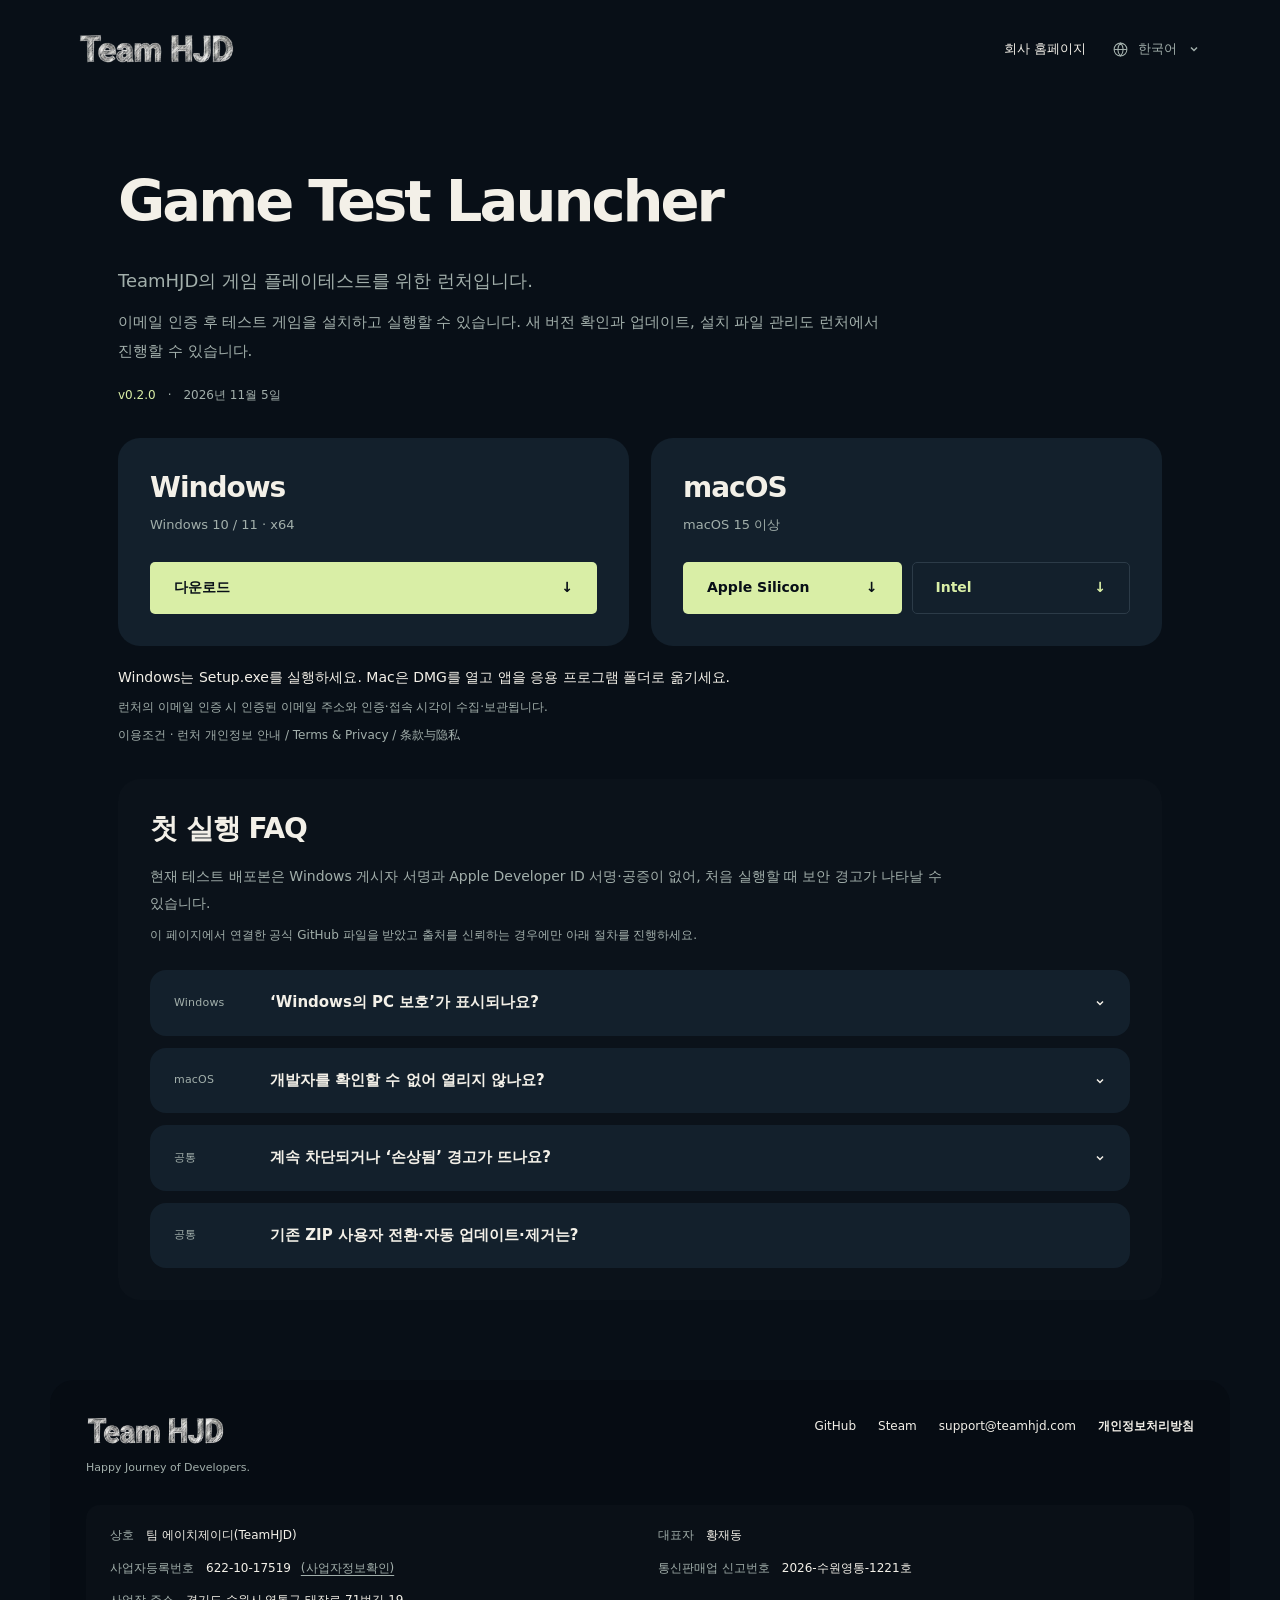
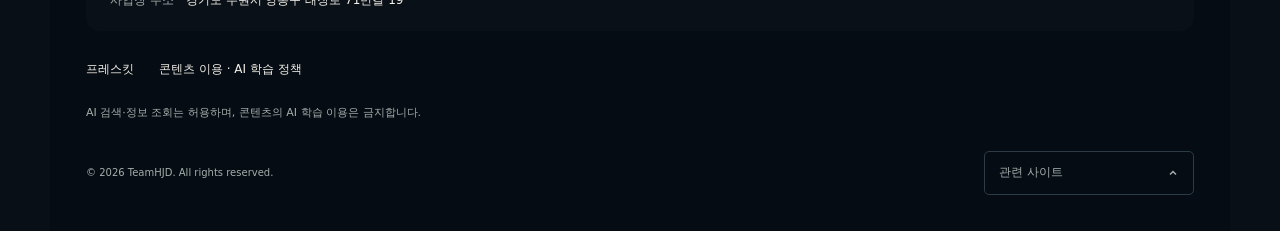
==== commit 06f8c221: "Publish signed installer feed and setup download site for v0.2.0" ====
--- a/website/index.html
+++ b/website/index.html
@@ -5,14 +5,18 @@
   <meta name="viewport" content="width=device-width,initial-scale=1">
   <meta name="robots" content="noindex,nofollow">
   <meta name="referrer" content="no-referrer">
-  <meta http-equiv="Content-Security-Policy" content="default-src 'self'; script-src 'self'; style-src 'self'; img-src 'self'; connect-src https://api.github.com; base-uri 'none'; form-action 'none'">
+  <meta http-equiv="Content-Security-Policy" content="default-src 'self'; script-src 'self'; style-src 'self'; img-src 'self'; connect-src 'self'; base-uri 'none'; form-action 'none'">
   <title>Game Test Launcher — TeamHJD</title>
   <meta name="description" content="TeamHJD의 게임 플레이테스트를 위한 런처입니다.">
   <meta name="theme-color" content="#080f17">
-  <link rel="icon" href="assets/teamhjd-logo.png" type="image/png">
+  <link rel="icon" href="assets/favicons/v1/launcher/favicon.ico" type="image/x-icon" sizes="16x16 32x32 48x48">
+  <link rel="icon" href="assets/favicons/v1/launcher/favicon-32.png" type="image/png" sizes="32x32">
+  <link rel="icon" href="assets/favicons/v1/launcher/favicon.svg" type="image/svg+xml" sizes="any">
+  <link rel="apple-touch-icon" href="assets/favicons/v1/launcher/apple-touch-icon.png" sizes="180x180">
   <link rel="canonical" href="https://testlauncher.teamhjd.com/">
-  <link rel="stylesheet" href="styles.css?v=6d9434266784">
-  <script src="app.js?v=b7aecb18005c" defer></script>
+  <link rel="stylesheet" href="styles.css?v=3f28259a296e">
+  <script src="release-feed.js?v=a1c087ad58b5" defer></script>
+  <script src="app.js?v=a0d8d6eb4630" defer></script>
 </head>
 <body>
   <a class="skip-link" href="#downloads" data-i18n="skip">다운로드로 바로 가기</a>
@@ -33,20 +37,21 @@
       <article class="download-card">
         <h2>Windows</h2>
         <p class="platform-requirement" data-i18n="windowsRequirement">Windows 10 / 11 · x64</p>
-        <a class="download-button" data-download="windows" href="https://github.com/Team-HJD-21/team-hjd-game-test-launcher/releases/latest/download/TeamHJD-GameTestLauncher-Windows-x64.zip"><span data-i18n="download">다운로드</span><span aria-hidden="true">↓</span></a>
+        <a class="download-button" data-download="windows" href="https://github.com/Team-HJD-21/team-hjd-game-test-launcher/releases/latest/download/TeamHJD-GameTestLauncher-Windows-x64-Setup.exe"><span data-i18n="download">다운로드</span><span aria-hidden="true">↓</span></a>
       </article>
       <article class="download-card">
         <h2>macOS</h2>
-        <p class="platform-requirement" data-i18n="macRequirement">macOS 12 이상</p>
+        <p class="platform-requirement" data-i18n="macRequirement">macOS 15 이상</p>
         <div class="mac-buttons">
-          <a class="download-button" data-download="arm64" href="https://github.com/Team-HJD-21/team-hjd-game-test-launcher/releases/latest/download/TeamHJD-GameTestLauncher-macOS-arm64.zip"><span>Apple Silicon</span><span aria-hidden="true">↓</span></a>
-          <a class="download-button secondary" data-download="x64" href="https://github.com/Team-HJD-21/team-hjd-game-test-launcher/releases/latest/download/TeamHJD-GameTestLauncher-macOS-x64.zip"><span>Intel</span><span aria-hidden="true">↓</span></a>
+          <a class="download-button" data-download="arm64" href="https://github.com/Team-HJD-21/team-hjd-game-test-launcher/releases/latest/download/TeamHJD-GameTestLauncher-macOS-arm64.dmg"><span>Apple Silicon</span><span aria-hidden="true">↓</span></a>
+          <a class="download-button secondary" data-download="x64" href="https://github.com/Team-HJD-21/team-hjd-game-test-launcher/releases/latest/download/TeamHJD-GameTestLauncher-macOS-x64.dmg"><span>Intel</span><span aria-hidden="true">↓</span></a>
         </div>
       </article>
     </section>
-    <p class="run-hint" data-i18n="runHint">ZIP 파일을 푼 뒤 TeamHJDLauncher를 실행하세요.</p>
+    <p class="run-hint" data-i18n="runHint">Windows는 Setup.exe를 실행하세요. Mac은 DMG를 열고 앱을 응용 프로그램 폴더로 옮기세요.</p>
     <p class="collection-notice" data-i18n="collectionNotice">런처의 이메일 인증 시 인증된 이메일 주소와 인증·접속 시각이 수집·보관됩니다.</p>
-    <section class="faq" aria-labelledby="faq-title">
+    <p class="collection-notice"><a href="privacy.html">이용조건 · 런처 개인정보 안내 / Terms &amp; Privacy / 条款与隐私</a></p>
+    <section class="faq" id="faq" aria-labelledby="faq-title">
       <h2 id="faq-title" data-i18n="faqTitle">첫 실행 FAQ</h2>
       <p class="faq-intro" data-i18n="faqIntro">현재 테스트 배포본은 Windows 게시자 서명과 Apple Developer ID 서명·공증이 없어, 처음 실행할 때 보안 경고가 나타날 수 있습니다.</p>
       <p class="faq-trust" data-i18n="faqTrust">이 페이지에서 연결한 공식 GitHub 파일을 받았고 출처를 신뢰하는 경우에만 아래 절차를 진행하세요.</p>
@@ -55,9 +60,9 @@
           <summary><span class="faq-platform">Windows</span><span class="faq-question" data-i18n="faqWindowsQuestion">‘Windows의 PC 보호’가 표시되나요?</span><svg class="disclosure-chevron" viewBox="0 0 12 12" fill="none" stroke="currentColor" stroke-width="1.5" aria-hidden="true"><path d="m3 4.5 3 3 3-3"/></svg></summary>
           <div class="faq-answer">
             <ol>
-              <li><span data-i18n="faqWindowsStep1">ZIP 전체를 일반 폴더에 푼 뒤, 그 안의 TeamHJDLauncher.exe를 실행하세요.</span></li>
+              <li><span data-i18n="faqWindowsStep1">공식 Setup.exe를 실행하세요. 관리자 권한 없이 현재 Windows 계정에 설치합니다.</span></li>
               <li><span data-i18n="faqWindowsStep2">SmartScreen 경고 창에서 ‘추가 정보’를 누르세요.</span></li>
-              <li><span data-i18n="faqWindowsStep3">앱 이름이 TeamHJDLauncher.exe인지 확인하고, 실행하려면 ‘실행’을 선택하세요.</span></li>
+              <li><span data-i18n="faqWindowsStep3">앱 이름이 TeamHJD-GameTestLauncher-Windows-x64-Setup.exe인지 확인하고 ‘실행’을 선택하세요.</span></li>
             </ol>
             <p class="faq-note" data-i18n="faqWindowsNote">게시자가 ‘알 수 없는 게시자’로 표시될 수 있습니다. ‘실행’ 버튼이 없거나 Smart App Control·조직 정책으로 차단되면 아래 공통 안내를 확인하세요.</p>
             <a class="faq-source" href="https://learn.microsoft.com/windows/apps/package-and-deploy/publish-first-app#step-6-handle-smartscreen-for-new-apps" target="_blank" rel="noopener noreferrer" data-i18n="faqMicrosoft">Microsoft 안내 ↗</a>
@@ -67,8 +72,8 @@
           <summary><span class="faq-platform">macOS</span><span class="faq-question" data-i18n="faqMacQuestion">개발자를 확인할 수 없어 열리지 않나요?</span><svg class="disclosure-chevron" viewBox="0 0 12 12" fill="none" stroke="currentColor" stroke-width="1.5" aria-hidden="true"><path d="m3 4.5 3 3 3-3"/></svg></summary>
           <div class="faq-answer">
             <ol>
-              <li><span data-i18n="faqMacStep1">ZIP을 풀고 TeamHJDLauncher.app을 응용 프로그램 폴더로 옮긴 뒤 한 번 실행하세요. 개발자 확인·Apple 검사 관련 경고가 뜨면 닫으세요.</span></li>
-              <li><span data-i18n="faqMacStep2">macOS 13 이상은 ‘시스템 설정 → 개인정보 보호 및 보안’을 여세요. macOS 12는 ‘시스템 환경설정 → 보안 및 개인 정보 보호 → 일반’에서 확인하세요.</span></li>
+              <li><span data-i18n="faqMacStep1">DMG를 열고 TeamHJDLauncher.app을 응용 프로그램 폴더로 옮긴 뒤 한 번 실행하세요. 개발자 확인·Apple 검사 관련 경고가 뜨면 닫으세요.</span></li>
+              <li><span data-i18n="faqMacStep2">‘시스템 설정 → 개인정보 보호 및 보안’을 여세요.</span></li>
               <li><span data-i18n="faqMacStep3">TeamHJDLauncher의 차단 안내 옆 ‘그래도 열기’를 누르고, 확인 창에서 ‘열기’를 선택하세요. Mac에서 인증을 요청하면 해당 시스템 창에서 승인하세요.</span></li>
             </ol>
             <p class="faq-note" data-i18n="faqMacNote">‘그래도 열기’가 보이지 않으면 앱을 다시 한 번 실행한 직후 설정을 확인하세요. OS 버전에 따라 문구와 버튼 위치가 다를 수 있습니다.</p>
@@ -83,6 +88,12 @@
             <a class="faq-source" href="https://teamhjd.com/privacy/index.html#email" data-i18n="faqContact">경고 화면과 OS 버전을 첨부해 문의하기 ↗</a>
           </div>
         </details>
+        <details class="faq-item" id="faq-maintenance"><summary><span class="faq-platform" data-i18n="faqCommon">공통</span><span class="faq-question" data-i18n="faqMaintenanceQuestion">기존 ZIP 사용자 전환·자동 업데이트·제거는?</span></summary><div class="faq-answer">
+<p data-i18n="faqMaintenanceAnswer">기존 사용자는 런처를 종료하고 새 Setup을 한 번 설치하거나, Mac의 새 앱을 응용 프로그램 폴더로 옮기세요. 같은 사용자 계정의 게임과 설정을 이어서 사용합니다. 예전 작업표시줄 고정을 해제하고 설치된 TeamHJDLauncher를 다시 고정하세요.</p>
+<p data-i18n="faqUpdates">이후 런처는 시작할 때와 실행 중 자동으로 확인하고, 새 버전을 검증한 뒤 자동 재시작합니다. 실패하면 재시도하거나 이전 버전으로 복원합니다. 인터넷 연결 전에는 새 파일을 받을 수 없으며 설치된 게임은 오프라인 실행을 선택할 수 있습니다. 게임 버전은 업데이트 버튼으로 직접 적용합니다.</p>
+<p data-i18n="faqRemoval">Windows는 설정 → 앱 → 설치된 앱에서 제거합니다. Mac은 응용 프로그램의 TeamHJDLauncher.app을 휴지통으로 옮깁니다. 게임·설정·로그인 정보·Unity 저장 데이터와 서버 기록은 보존됩니다. 로그인 정보는 런처 파일 메뉴에서, 게임은 게임 관리에서 별도로 삭제할 수 있습니다.</p>
+<p data-i18n="faqRepair">파일이 손상되면 최신 Setup을 다시 실행하거나 새 DMG의 앱으로 교체하세요. 프로그램 제거 후 재설치도 가능합니다. 서버 기록의 삭제·동의 철회는 support@teamhjd.com으로 요청하세요.</p>
+<p data-i18n="portable">설치 없이 ZIP이 필요한 경우</p><p><a href="https://github.com/Team-HJD-21/team-hjd-game-test-launcher/releases/latest/download/TeamHJD-GameTestLauncher-Windows-x64.zip">Windows ZIP</a> · <a href="https://github.com/Team-HJD-21/team-hjd-game-test-launcher/releases/latest/download/TeamHJD-GameTestLauncher-macOS-arm64.zip">Mac ARM ZIP</a> · <a href="https://github.com/Team-HJD-21/team-hjd-game-test-launcher/releases/latest/download/TeamHJD-GameTestLauncher-macOS-x64.zip">Mac Intel ZIP</a></p></div></details>
       </div>
     </section>
   </main>
--- a/website/styles.css
+++ b/website/styles.css
@@ -30,3 +30,5 @@
 @media(max-width:600px){.shell{padding-left:22px;padding-right:22px}.header{min-height:80px;padding-top:18px;padding-bottom:18px;gap:14px;flex-wrap:wrap}.wordmark img{width:132px}.public-home{font-size:12px}.header .wordmark{order:0}.language-switcher{margin-left:auto}main.shell{padding-top:38px;padding-bottom:55px}h1,html[lang="en"] h1{font-size:36px;letter-spacing:-1.5px}.description{font-size:16px}.download-grid{grid-template-columns:1fr;gap:20px;margin-top:28px}.download-card{padding:24px 20px;border-radius:18px}.mac-buttons{grid-template-columns:1fr 1fr}.faq{padding:24px 20px;margin-top:20px;border-radius:18px}.faq-item summary{gap:10px;flex-wrap:wrap;padding:18px 20px}.faq-platform{flex:0 0 calc(100% - 22px)}.faq-question{flex-basis:calc(100% - 22px);order:2;font-size:14px}.faq-item summary .disclosure-chevron{margin-left:auto;order:3}.faq-answer{padding:0 20px 20px}.faq-answer ol{padding-left:20px}.footer{grid-template-columns:minmax(0,1fr);gap:20px;padding:28px 22px;border-radius:22px 22px 0 0}.footer .footer-links{justify-content:flex-start;gap:12px 20px}.footer-business{grid-template-columns:minmax(0,1fr);padding:18px;gap:14px}.footer-policy,.related-sites,.footer .footer-copyright{grid-column:1}.related-sites{justify-self:start}}
 @media(max-width:380px){.mac-buttons{grid-template-columns:1fr}.public-home{order:3;flex-basis:100%;margin:0}.header .language-switcher{order:2}.header .wordmark{order:1}}
 @media(prefers-reduced-motion:reduce){.download-button,.faq-item,.faq-source,.related-sites a{transition:none;transform:none}.language-chevron,.related-sites-chevron,.disclosure-chevron{transition:none}}
+
+.legal-page {padding-bottom:48px}.legal-page section {margin-top:36px}.legal-page h2 {font-size:22px;color:#eef1f2}.legal-text {white-space:pre-wrap;font:inherit;line-height:1.85;color:#bac7d1;overflow-wrap:anywhere}.policy-navigation {display:flex;flex-wrap:wrap;gap:22px;margin:28px 0}.legal-page a {color:#9fc3e2}
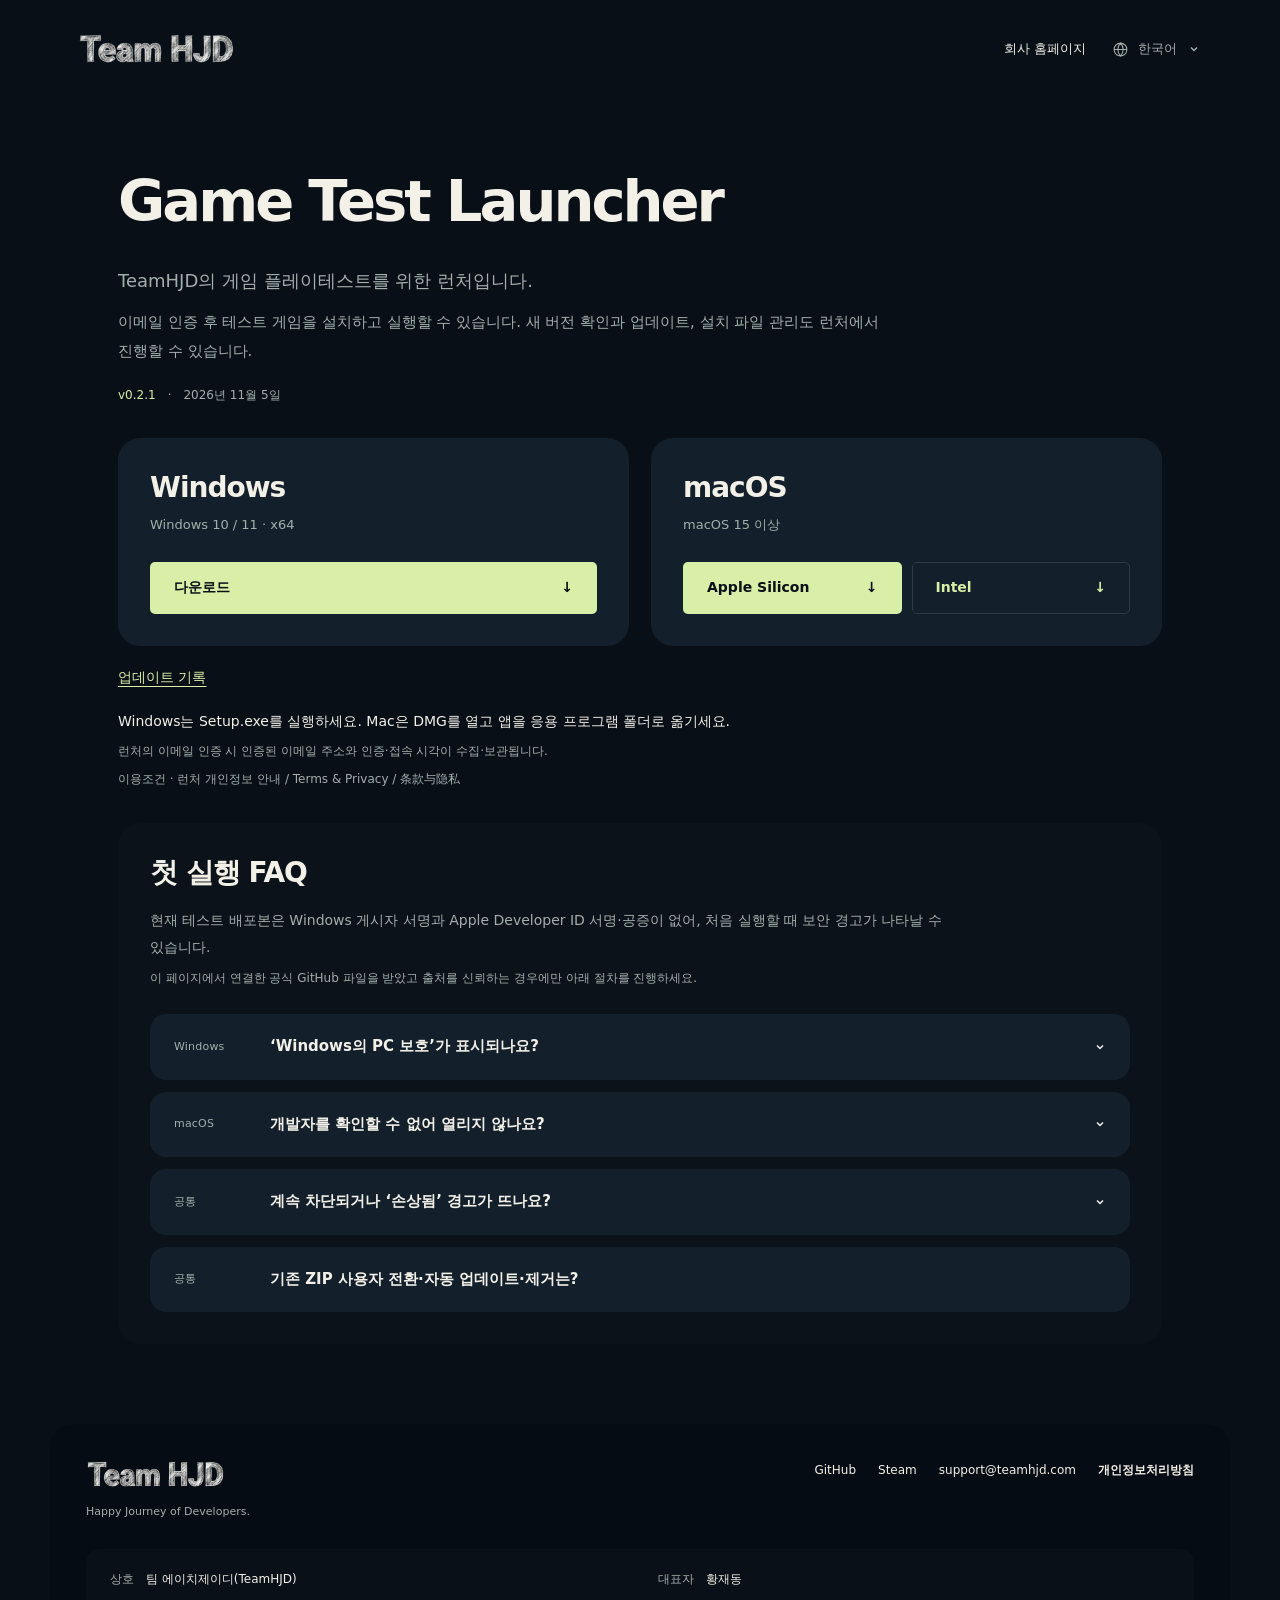
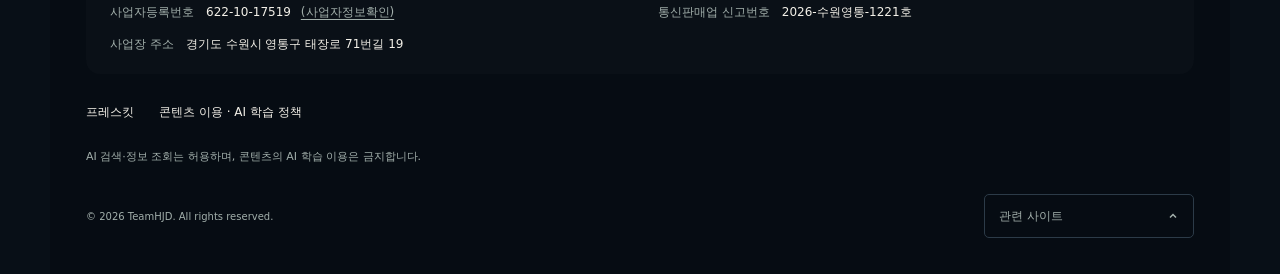
==== commit ff569edf: "Publish signed 0.2.1 feed and shared release history page" ====
--- a/website/index.html
+++ b/website/index.html
@@ -14,9 +14,9 @@
   <link rel="icon" href="assets/favicons/v1/launcher/favicon.svg" type="image/svg+xml" sizes="any">
   <link rel="apple-touch-icon" href="assets/favicons/v1/launcher/apple-touch-icon.png" sizes="180x180">
   <link rel="canonical" href="https://testlauncher.teamhjd.com/">
-  <link rel="stylesheet" href="styles.css?v=3f28259a296e">
+  <link rel="stylesheet" href="styles.css?v=dc9a35fb83fb">
   <script src="release-feed.js?v=a1c087ad58b5" defer></script>
-  <script src="app.js?v=a0d8d6eb4630" defer></script>
+  <script src="app.js?v=d6d5fd364cd2" defer></script>
 </head>
 <body>
   <a class="skip-link" href="#downloads" data-i18n="skip">다운로드로 바로 가기</a>
@@ -48,6 +48,7 @@
         </div>
       </article>
     </section>
+    <p class="history-link"><a href="releases.html" data-i18n="releaseHistory" data-local-page>업데이트 기록</a></p>
     <p class="run-hint" data-i18n="runHint">Windows는 Setup.exe를 실행하세요. Mac은 DMG를 열고 앱을 응용 프로그램 폴더로 옮기세요.</p>
     <p class="collection-notice" data-i18n="collectionNotice">런처의 이메일 인증 시 인증된 이메일 주소와 인증·접속 시각이 수집·보관됩니다.</p>
     <p class="collection-notice"><a href="privacy.html">이용조건 · 런처 개인정보 안내 / Terms &amp; Privacy / 条款与隐私</a></p>
--- a/website/styles.css
+++ b/website/styles.css
@@ -32,3 +32,6 @@
 @media(prefers-reduced-motion:reduce){.download-button,.faq-item,.faq-source,.related-sites a{transition:none;transform:none}.language-chevron,.related-sites-chevron,.disclosure-chevron{transition:none}}
 
 .legal-page {padding-bottom:48px}.legal-page section {margin-top:36px}.legal-page h2 {font-size:22px;color:#eef1f2}.legal-text {white-space:pre-wrap;font:inherit;line-height:1.85;color:#bac7d1;overflow-wrap:anywhere}.policy-navigation {display:flex;flex-wrap:wrap;gap:22px;margin:28px 0}.legal-page a {color:#9fc3e2}
+
+.history-link{margin:20px 0 0;font-size:14px}.history-link a,.history-back,.release-meta a{color:var(--accent);text-decoration:underline;text-underline-offset:4px}.history-back{display:inline-block;margin-bottom:26px;font-size:14px}.release-history{margin-top:40px;max-width:900px}.release-entry{padding:32px 0;border-top:1px solid var(--line);scroll-margin-top:28px}.release-entry h2{font-size:22px;line-height:1.5;overflow-wrap:anywhere}.release-meta{display:flex;flex-wrap:wrap;gap:20px;margin-top:10px;color:var(--muted);font-size:12px}.release-notes{font-size:14px;line-height:1.9;color:var(--muted);overflow-wrap:anywhere;word-break:normal}.release-notes p{margin:20px 0}.release-notes ul{padding-left:22px}.release-notes li{margin:8px 0}.release-notes a{color:var(--accent);text-decoration:underline;text-underline-offset:3px}.release-notes strong{color:var(--ink)}.release-notes code{font:inherit;color:var(--ink)}
+@media(max-width:600px){.release-entry{padding:26px 0}.release-entry h2{font-size:19px}.release-history{margin-top:30px}}
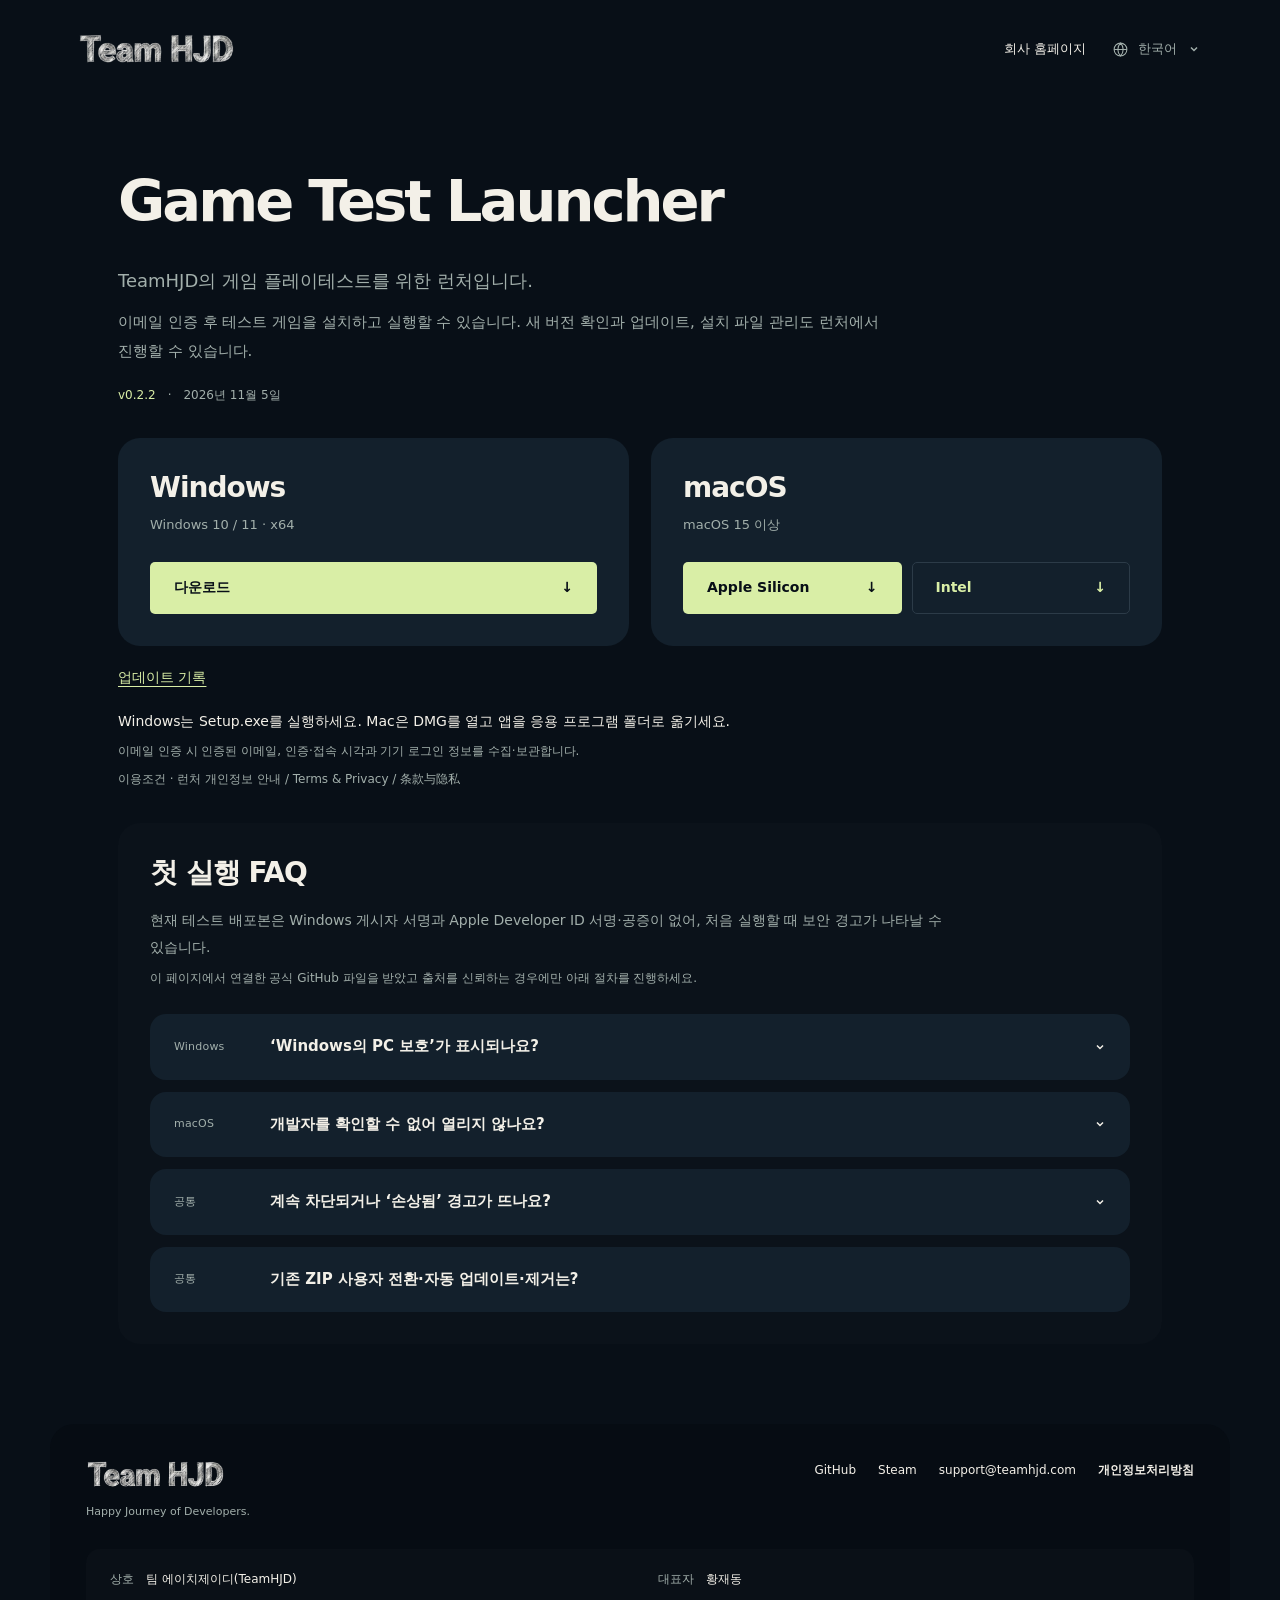
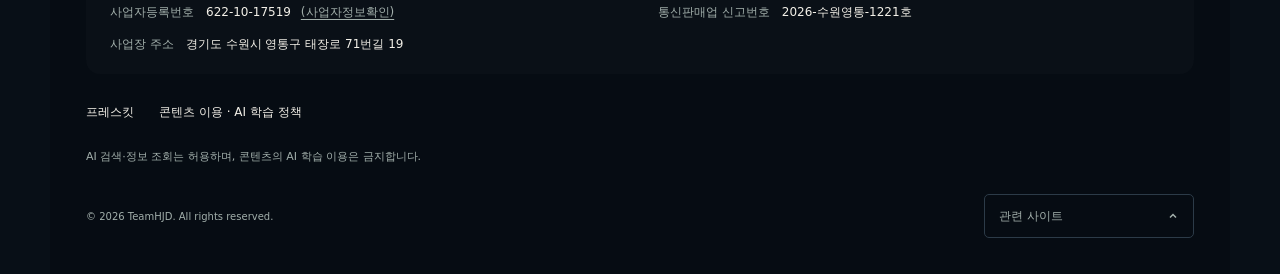
==== commit e86e5fc4: "Keep verified email login with encrypted device keys and revocable request proofs" ====
--- a/website/index.html
+++ b/website/index.html
@@ -16,7 +16,7 @@
   <link rel="canonical" href="https://testlauncher.teamhjd.com/">
   <link rel="stylesheet" href="styles.css?v=dc9a35fb83fb">
   <script src="release-feed.js?v=a1c087ad58b5" defer></script>
-  <script src="app.js?v=d6d5fd364cd2" defer></script>
+  <script src="app.js?v=c4cf37ca1b39" defer></script>
 </head>
 <body>
   <a class="skip-link" href="#downloads" data-i18n="skip">다운로드로 바로 가기</a>
@@ -50,7 +50,7 @@
     </section>
     <p class="history-link"><a href="releases.html" data-i18n="releaseHistory" data-local-page>업데이트 기록</a></p>
     <p class="run-hint" data-i18n="runHint">Windows는 Setup.exe를 실행하세요. Mac은 DMG를 열고 앱을 응용 프로그램 폴더로 옮기세요.</p>
-    <p class="collection-notice" data-i18n="collectionNotice">런처의 이메일 인증 시 인증된 이메일 주소와 인증·접속 시각이 수집·보관됩니다.</p>
+    <p class="collection-notice" data-i18n="collectionNotice">이메일 인증 시 인증된 이메일, 인증·접속 시각과 기기 로그인 정보를 수집·보관합니다.</p>
     <p class="collection-notice"><a href="privacy.html">이용조건 · 런처 개인정보 안내 / Terms &amp; Privacy / 条款与隐私</a></p>
     <section class="faq" id="faq" aria-labelledby="faq-title">
       <h2 id="faq-title" data-i18n="faqTitle">첫 실행 FAQ</h2>
@@ -91,7 +91,7 @@
         </details>
         <details class="faq-item" id="faq-maintenance"><summary><span class="faq-platform" data-i18n="faqCommon">공통</span><span class="faq-question" data-i18n="faqMaintenanceQuestion">기존 ZIP 사용자 전환·자동 업데이트·제거는?</span></summary><div class="faq-answer">
 <p data-i18n="faqMaintenanceAnswer">기존 사용자는 런처를 종료하고 새 Setup을 한 번 설치하거나, Mac의 새 앱을 응용 프로그램 폴더로 옮기세요. 같은 사용자 계정의 게임과 설정을 이어서 사용합니다. 예전 작업표시줄 고정을 해제하고 설치된 TeamHJDLauncher를 다시 고정하세요.</p>
-<p data-i18n="faqUpdates">이후 런처는 시작할 때와 실행 중 자동으로 확인하고, 새 버전을 검증한 뒤 자동 재시작합니다. 실패하면 재시도하거나 이전 버전으로 복원합니다. 인터넷 연결 전에는 새 파일을 받을 수 없으며 설치된 게임은 오프라인 실행을 선택할 수 있습니다. 게임 버전은 업데이트 버튼으로 직접 적용합니다.</p>
+<p data-i18n="faqUpdates">런처가 이메일 인증 전에 새 버전을 확인합니다. 업데이트 시작을 누르면 다운로드·검증·설치 후 자동으로 다시 실행됩니다. 인터넷 연결과 최신 버전 확인을 마치기 전에는 게임 실행을 포함한 기능을 사용할 수 없습니다. 게임 업데이트는 별도 업데이트 버튼으로 적용합니다.</p>
 <p data-i18n="faqRemoval">Windows는 설정 → 앱 → 설치된 앱에서 제거합니다. Mac은 응용 프로그램의 TeamHJDLauncher.app을 휴지통으로 옮깁니다. 게임·설정·로그인 정보·Unity 저장 데이터와 서버 기록은 보존됩니다. 로그인 정보는 런처 파일 메뉴에서, 게임은 게임 관리에서 별도로 삭제할 수 있습니다.</p>
 <p data-i18n="faqRepair">파일이 손상되면 최신 Setup을 다시 실행하거나 새 DMG의 앱으로 교체하세요. 프로그램 제거 후 재설치도 가능합니다. 서버 기록의 삭제·동의 철회는 support@teamhjd.com으로 요청하세요.</p>
 <p data-i18n="portable">설치 없이 ZIP이 필요한 경우</p><p><a href="https://github.com/Team-HJD-21/team-hjd-game-test-launcher/releases/latest/download/TeamHJD-GameTestLauncher-Windows-x64.zip">Windows ZIP</a> · <a href="https://github.com/Team-HJD-21/team-hjd-game-test-launcher/releases/latest/download/TeamHJD-GameTestLauncher-macOS-arm64.zip">Mac ARM ZIP</a> · <a href="https://github.com/Team-HJD-21/team-hjd-game-test-launcher/releases/latest/download/TeamHJD-GameTestLauncher-macOS-x64.zip">Mac Intel ZIP</a></p></div></details>
